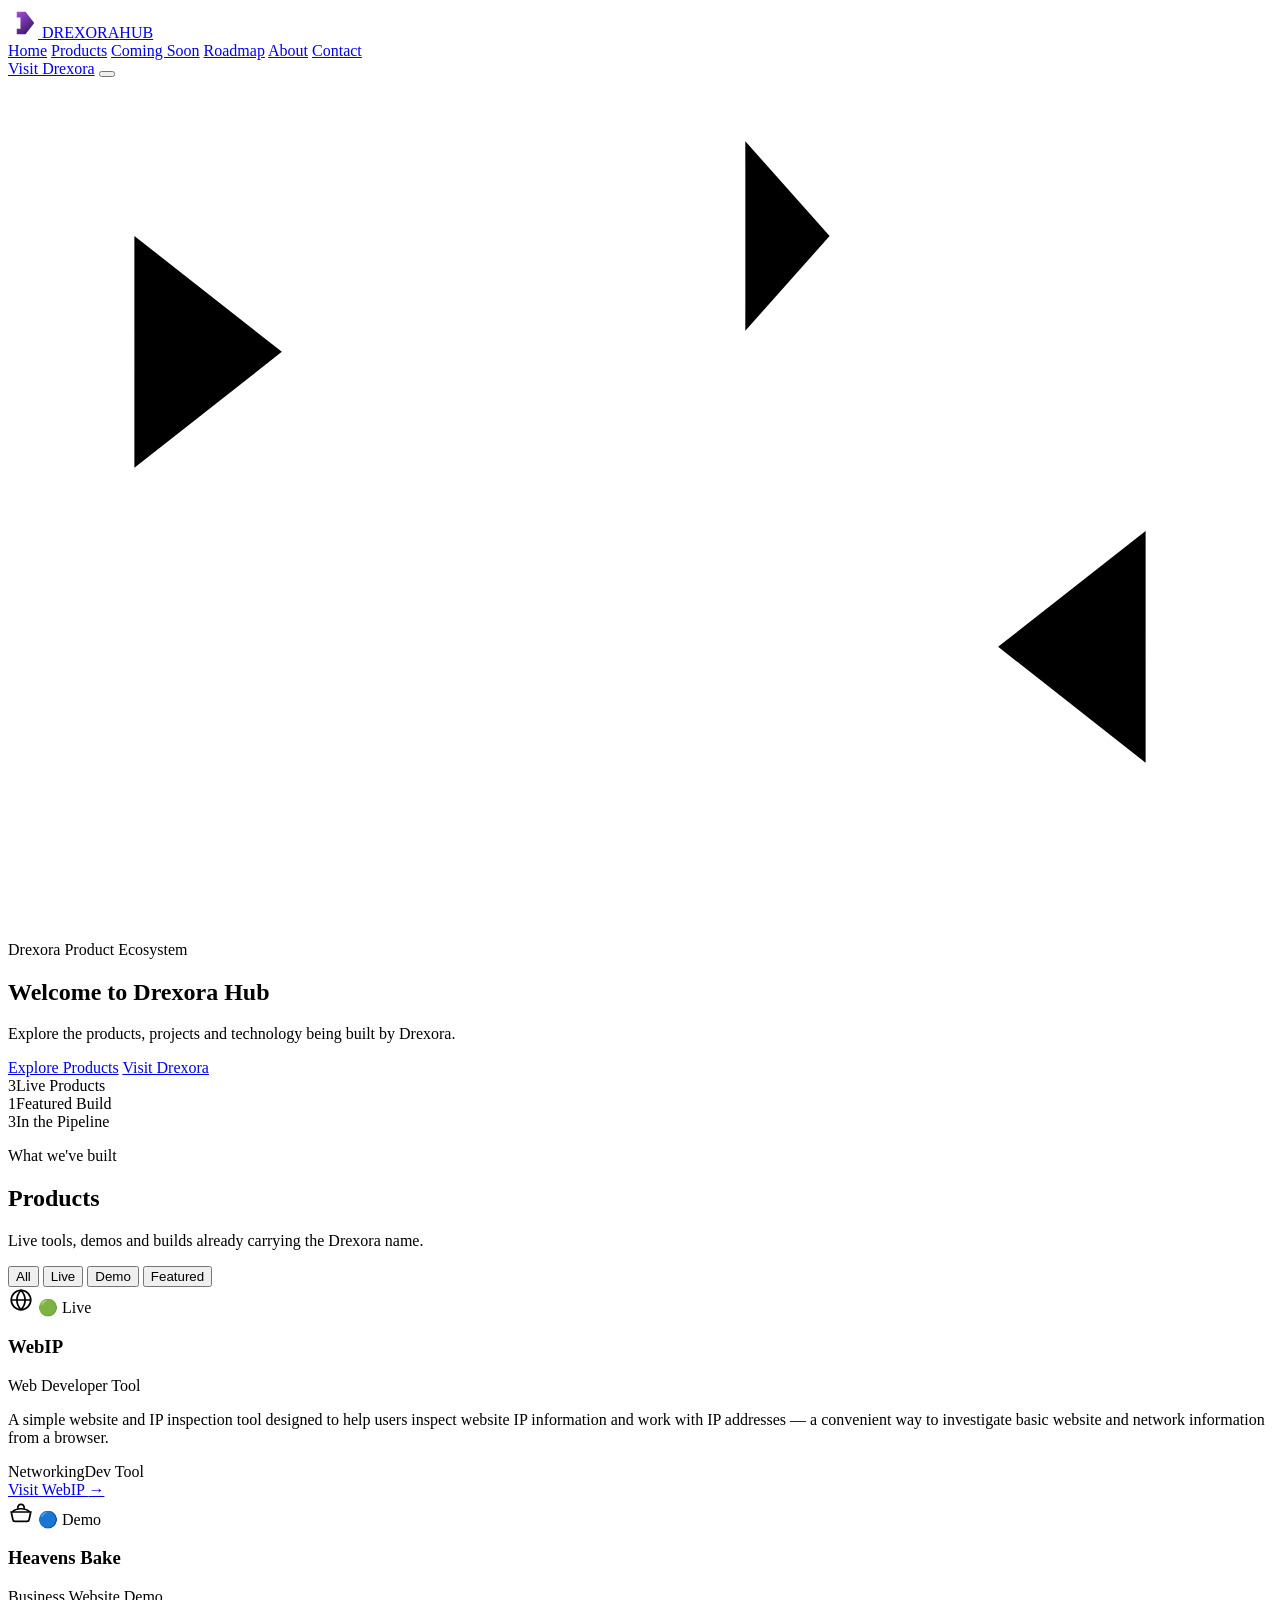
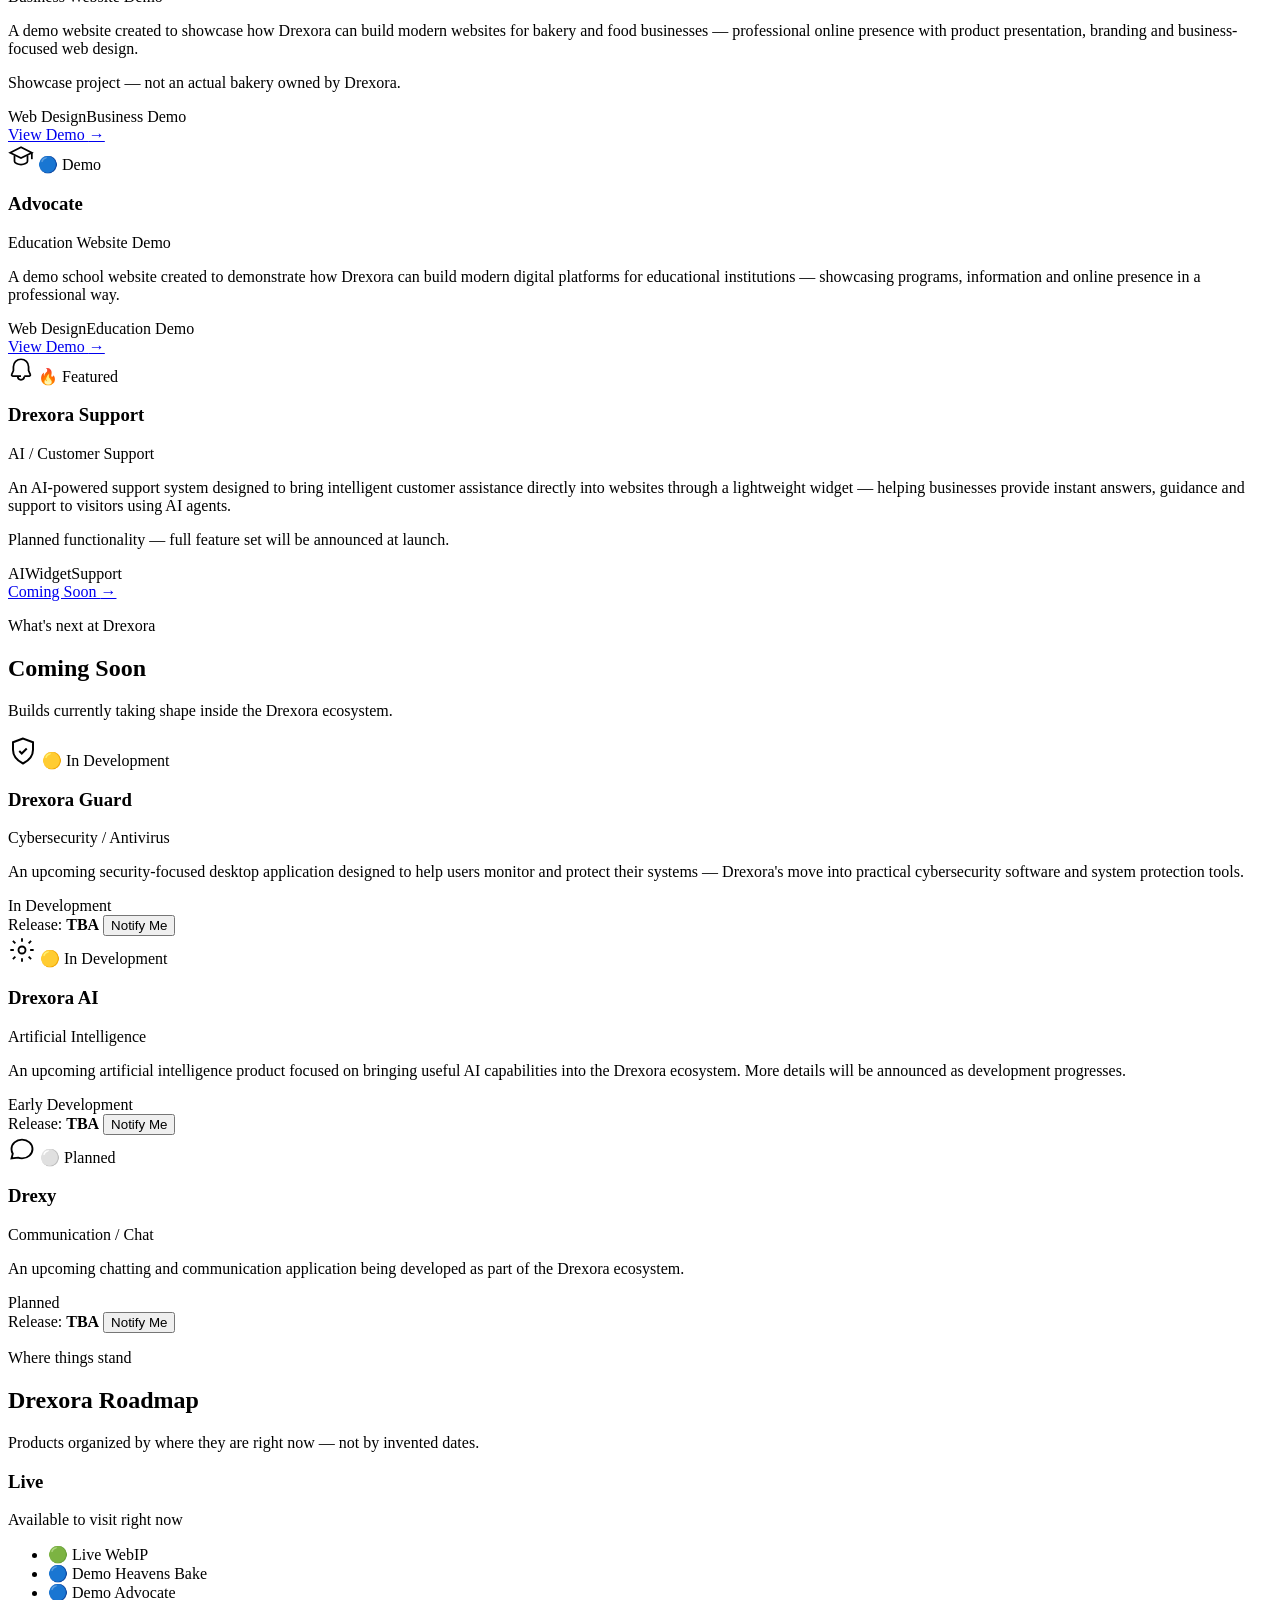
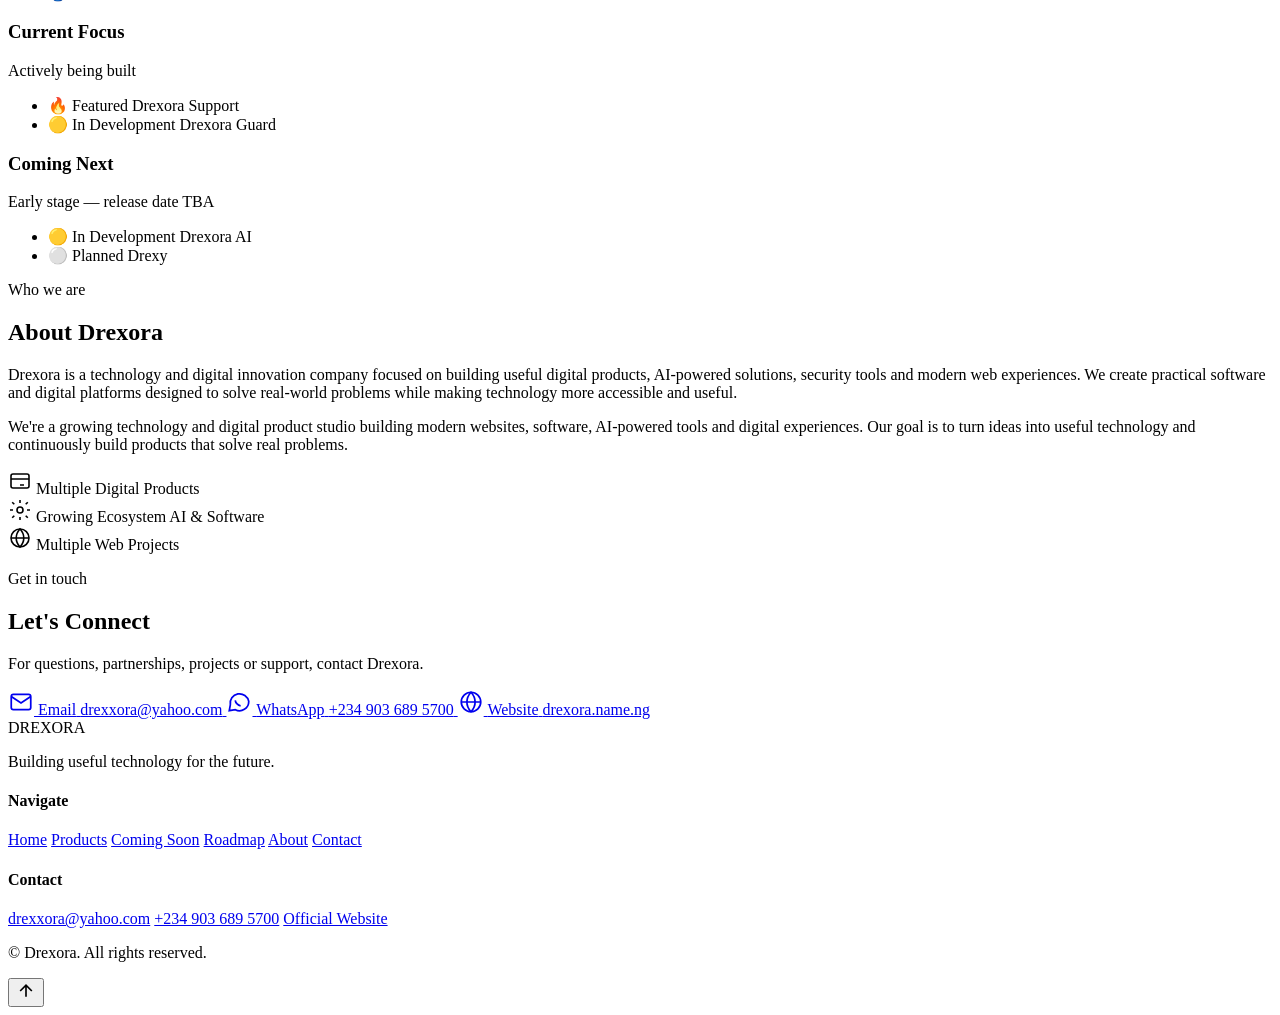
==== index.html @ 7c76c680 "Rename index (17).html to index.html" ====
<!DOCTYPE html>
<html lang="en">
<head>
<meta charset="UTF-8">
<meta name="viewport" content="width=device-width, initial-scale=1.0">
<title>Drexora Hub — Explore Drexora Products &amp; Technology</title>
<meta name="description" content="Explore Drexora's digital products, AI projects, software and upcoming technology. Discover what's live, what's in development and what's coming next.">

<!-- Open Graph -->
<meta property="og:title" content="Drexora Hub — Explore Drexora Products & Technology">
<meta property="og:description" content="Explore Drexora's digital products, AI projects, software and upcoming technology. Discover what's live, what's in development and what's coming next.">
<meta property="og:type" content="website">
<meta property="og:url" content="https://drexora.name.ng">
<meta property="og:image" content="assets/og-image.png">

<link rel="icon" type="image/png" href="assets/favicon.png">

<link rel="preconnect" href="https://fonts.googleapis.com">
<link rel="preconnect" href="https://fonts.gstatic.com" crossorigin>
<link href="https://fonts.googleapis.com/css2?family=Space+Grotesk:wght@500;600;700&family=Inter:wght@400;500;600;700&family=JetBrains+Mono:wght@500;600&display=swap" rel="stylesheet">

<link rel="stylesheet" href="style.css">
</head>
<body>

<!-- ===== NAVBAR ===== -->
<header class="nav" id="nav">
  <div class="nav__inner">
    <a href="#home" class="nav__logo" aria-label="Drexora Hub home">
      <span class="nav__logo-mark" aria-hidden="true">
        <svg viewBox="0 0 48 48" width="30" height="30">
          <path d="M14 6 L28 6 L42 24 L28 42 L14 42 L14 33 L20 33 L20 15 L14 15 Z" fill="url(#navGrad)"/>
          <defs>
            <linearGradient id="navGrad" x1="14" y1="6" x2="42" y2="42" gradientUnits="userSpaceOnUse">
              <stop offset="0" stop-color="#a24fe0"/>
              <stop offset="1" stop-color="#2c0f52"/>
            </linearGradient>
          </defs>
        </svg>
      </span>
      <span class="nav__logo-text">DREXORA<span class="nav__logo-sub">HUB</span></span>
    </a>

    <nav class="nav__links" id="navLinks">
      <a href="#home" class="nav__link active-link">Home</a>
      <a href="#products" class="nav__link">Products</a>
      <a href="#coming-soon" class="nav__link">Coming Soon</a>
      <a href="#roadmap" class="nav__link">Roadmap</a>
      <a href="#about" class="nav__link">About</a>
      <a href="#contact" class="nav__link">Contact</a>
    </nav>

    <div class="nav__actions">
      <a href="https://drexora.name.ng" target="_blank" rel="noopener" class="btn btn--ghost nav__cta">Visit Drexora</a>
      <button class="nav__burger" id="burger" aria-label="Open menu" aria-expanded="false" aria-controls="navLinks">
        <span></span><span></span><span></span>
      </button>
    </div>
  </div>
</header>

<!-- ===== HERO ===== -->
<section class="hero" id="home">
  <div class="hero__field" aria-hidden="true">
    <svg class="hero__chevrons" viewBox="0 0 1200 800" preserveAspectRatio="xMidYMid slice">
      <polyline class="chev chev--1" points="120,150 260,260 120,370" />
      <polyline class="chev chev--2" points="1080,430 940,540 1080,650" />
      <polyline class="chev chev--3" points="700,60 780,150 700,240" />
    </svg>
  </div>

  <div class="hero__inner">
    <p class="eyebrow"><span class="eyebrow__dot"></span> Drexora Product Ecosystem</p>
    <h1 class="hero__title">Welcome to <span class="grad-text">Drexora Hub</span></h1>
    <p class="hero__sub">Explore the products, projects and technology being built by Drexora.</p>
    <div class="hero__actions">
      <a href="#products" class="btn btn--primary">Explore Products</a>
      <a href="https://drexora.name.ng" target="_blank" rel="noopener" class="btn btn--outline">Visit Drexora</a>
    </div>

    <div class="hero__stats">
      <div class="hero__stat"><span class="hero__stat-num">3</span><span class="hero__stat-label">Live Products</span></div>
      <div class="hero__stat"><span class="hero__stat-num">1</span><span class="hero__stat-label">Featured Build</span></div>
      <div class="hero__stat"><span class="hero__stat-num">3</span><span class="hero__stat-label">In the Pipeline</span></div>
    </div>
  </div>

  <a href="#products" class="hero__scroll" aria-label="Scroll to products">
    <span></span>
  </a>
</section>

<!-- ===== PRODUCTS ===== -->
<section class="section" id="products">
  <div class="section__inner">
    <p class="section__eyebrow">What we've built</p>
    <h2 class="section__title">Products</h2>
    <p class="section__desc">Live tools, demos and builds already carrying the Drexora name.</p>

    <div class="filters" role="tablist" aria-label="Filter products by status">
      <button class="filter active" data-filter="all">All</button>
      <button class="filter" data-filter="live">Live</button>
      <button class="filter" data-filter="demo">Demo</button>
      <button class="filter" data-filter="featured">Featured</button>
    </div>

    <div class="grid grid--products">

      <!-- WebIP -->
      <article class="card" data-status="live">
        <div class="card__top">
          <span class="card__icon" aria-hidden="true">
            <svg viewBox="0 0 24 24" width="26" height="26" fill="none" stroke="currentColor" stroke-width="1.6"><circle cx="12" cy="12" r="9"/><path d="M3 12h18M12 3c2.5 2.7 3.8 6 3.8 9s-1.3 6.3-3.8 9c-2.5-2.7-3.8-6-3.8-9s1.3-6.3 3.8-9z"/></svg>
          </span>
          <span class="badge badge--live">🟢 Live</span>
        </div>
        <h3 class="card__title">WebIP</h3>
        <p class="card__cat">Web Developer Tool</p>
        <p class="card__desc">A simple website and IP inspection tool designed to help users inspect website IP information and work with IP addresses — a convenient way to investigate basic website and network information from a browser.</p>
        <div class="card__tags"><span class="tag">Networking</span><span class="tag">Dev Tool</span></div>
        <a href="https://webip.drexxora.name.ng" target="_blank" rel="noopener" class="card__btn">Visit WebIP <span>→</span></a>
      </article>

      <!-- Heavens Bake -->
      <article class="card" data-status="demo">
        <div class="card__top">
          <span class="card__icon" aria-hidden="true">
            <svg viewBox="0 0 24 24" width="26" height="26" fill="none" stroke="currentColor" stroke-width="1.6"><path d="M4 12c1.5-2 3-3 8-3s6.5 1 8 3"/><path d="M3 12h18l-1.5 7a2 2 0 0 1-2 1.7H6.5A2 2 0 0 1 4.5 19z"/><path d="M9 9c0-2 1-4 3-4s3 2 3 4"/></svg>
          </span>
          <span class="badge badge--demo">🔵 Demo</span>
        </div>
        <h3 class="card__title">Heavens Bake</h3>
        <p class="card__cat">Business Website Demo</p>
        <p class="card__desc">A demo website created to showcase how Drexora can build modern websites for bakery and food businesses — professional online presence with product presentation, branding and business-focused web design.</p>
        <p class="card__note">Showcase project — not an actual bakery owned by Drexora.</p>
        <div class="card__tags"><span class="tag">Web Design</span><span class="tag">Business Demo</span></div>
        <a href="https://heavensbake.drexxora.name.ng" target="_blank" rel="noopener" class="card__btn">View Demo <span>→</span></a>
      </article>

      <!-- Advocate -->
      <article class="card" data-status="demo">
        <div class="card__top">
          <span class="card__icon" aria-hidden="true">
            <svg viewBox="0 0 24 24" width="26" height="26" fill="none" stroke="currentColor" stroke-width="1.6"><path d="M12 3 2 8l10 5 10-5-10-5z"/><path d="M6 10.5V16c0 1.5 3 3 6 3s6-1.5 6-3v-5.5"/><path d="M22 8v6"/></svg>
          </span>
          <span class="badge badge--demo">🔵 Demo</span>
        </div>
        <h3 class="card__title">Advocate</h3>
        <p class="card__cat">Education Website Demo</p>
        <p class="card__desc">A demo school website created to demonstrate how Drexora can build modern digital platforms for educational institutions — showcasing programs, information and online presence in a professional way.</p>
        <div class="card__tags"><span class="tag">Web Design</span><span class="tag">Education Demo</span></div>
        <a href="https://advocate.drexxora.name.ng" target="_blank" rel="noopener" class="card__btn">View Demo <span>→</span></a>
      </article>

      <!-- Drexora Support -->
      <article class="card card--featured" data-status="featured">
        <div class="card__top">
          <span class="card__icon" aria-hidden="true">
            <svg viewBox="0 0 24 24" width="26" height="26" fill="none" stroke="currentColor" stroke-width="1.6"><path d="M12 3a7 7 0 0 0-7 7v3.5L3.5 17c-.4.6 0 1.5.8 1.5H12"/><path d="M12 3a7 7 0 0 1 7 7v3.5l1.5 3.5c.4.6 0 1.5-.8 1.5H15"/><path d="M9 19a3 3 0 0 0 6 0"/></svg>
          </span>
          <span class="badge badge--featured">🔥 Featured</span>
        </div>
        <h3 class="card__title">Drexora Support</h3>
        <p class="card__cat">AI / Customer Support</p>
        <p class="card__desc">An AI-powered support system designed to bring intelligent customer assistance directly into websites through a lightweight widget — helping businesses provide instant answers, guidance and support to visitors using AI agents.</p>
        <p class="card__note">Planned functionality — full feature set will be announced at launch.</p>
        <div class="card__tags"><span class="tag">AI</span><span class="tag">Widget</span><span class="tag">Support</span></div>
        <a href="#roadmap" class="card__btn card__btn--soon">Coming Soon <span>→</span></a>
      </article>

    </div>
  </div>
</section>

<!-- ===== COMING SOON ===== -->
<section class="section section--alt" id="coming-soon">
  <div class="section__inner">
    <p class="section__eyebrow">What's next at Drexora</p>
    <h2 class="section__title">Coming Soon</h2>
    <p class="section__desc">Builds currently taking shape inside the Drexora ecosystem.</p>

    <div class="grid grid--incoming">

      <!-- Drexora Guard -->
      <article class="incoming-card incoming-card--major">
        <div class="incoming-card__head">
          <span class="incoming-card__icon" aria-hidden="true">
            <svg viewBox="0 0 24 24" width="30" height="30" fill="none" stroke="currentColor" stroke-width="1.6"><path d="M12 2 4 5v6c0 5 3.4 8.7 8 11 4.6-2.3 8-6 8-11V5z"/><path d="M9 12l2 2 4-4"/></svg>
          </span>
          <span class="badge badge--dev">🟡 In Development</span>
        </div>
        <h3 class="incoming-card__title">Drexora Guard</h3>
        <p class="incoming-card__cat">Cybersecurity / Antivirus</p>
        <p class="incoming-card__desc">An upcoming security-focused desktop application designed to help users monitor and protect their systems — Drexora's move into practical cybersecurity software and system protection tools.</p>
        <div class="incoming-card__progress">
          <div class="progress-bar"><span style="width:55%"></span></div>
          <span class="progress-label">In Development</span>
        </div>
        <div class="incoming-card__footer">
          <span class="release-date">Release: <strong>TBA</strong></span>
          <button class="btn btn--notify" data-notify="Drexora Guard">Notify Me</button>
        </div>
      </article>

      <!-- Drexora AI -->
      <article class="incoming-card">
        <div class="incoming-card__head">
          <span class="incoming-card__icon" aria-hidden="true">
            <svg viewBox="0 0 24 24" width="28" height="28" fill="none" stroke="currentColor" stroke-width="1.6"><circle cx="12" cy="12" r="3"/><path d="M12 2v3M12 19v3M4.2 4.2l2.1 2.1M17.7 17.7l2.1 2.1M2 12h3M19 12h3M4.2 19.8l2.1-2.1M17.7 6.3l2.1-2.1"/></svg>
          </span>
          <span class="badge badge--dev">🟡 In Development</span>
        </div>
        <h3 class="incoming-card__title">Drexora AI</h3>
        <p class="incoming-card__cat">Artificial Intelligence</p>
        <p class="incoming-card__desc">An upcoming artificial intelligence product focused on bringing useful AI capabilities into the Drexora ecosystem. More details will be announced as development progresses.</p>
        <div class="incoming-card__progress">
          <div class="progress-bar"><span style="width:30%"></span></div>
          <span class="progress-label">Early Development</span>
        </div>
        <div class="incoming-card__footer">
          <span class="release-date">Release: <strong>TBA</strong></span>
          <button class="btn btn--notify" data-notify="Drexora AI">Notify Me</button>
        </div>
      </article>

      <!-- Drexy -->
      <article class="incoming-card">
        <div class="incoming-card__head">
          <span class="incoming-card__icon" aria-hidden="true">
            <svg viewBox="0 0 24 24" width="28" height="28" fill="none" stroke="currentColor" stroke-width="1.6"><path d="M21 12c0 4.4-4 8-9 8-1.2 0-2.4-.2-3.4-.6L3 20l1.1-4A7.8 7.8 0 0 1 3 12c0-4.4 4-8 9-8s9 3.6 9 8z"/></svg>
          </span>
          <span class="badge badge--planned">⚪ Planned</span>
        </div>
        <h3 class="incoming-card__title">Drexy</h3>
        <p class="incoming-card__cat">Communication / Chat</p>
        <p class="incoming-card__desc">An upcoming chatting and communication application being developed as part of the Drexora ecosystem.</p>
        <div class="incoming-card__progress">
          <div class="progress-bar"><span style="width:12%"></span></div>
          <span class="progress-label">Planned</span>
        </div>
        <div class="incoming-card__footer">
          <span class="release-date">Release: <strong>TBA</strong></span>
          <button class="btn btn--notify" data-notify="Drexy">Notify Me</button>
        </div>
      </article>

    </div>
  </div>
</section>

<!-- ===== ROADMAP ===== -->
<section class="section" id="roadmap">
  <div class="section__inner">
    <p class="section__eyebrow">Where things stand</p>
    <h2 class="section__title">Drexora Roadmap</h2>
    <p class="section__desc">Products organized by where they are right now — not by invented dates.</p>

    <div class="timeline">

      <div class="timeline__stage">
        <div class="timeline__marker timeline__marker--live"></div>
        <div class="timeline__content">
          <h3 class="timeline__label">Live</h3>
          <p class="timeline__hint">Available to visit right now</p>
          <ul class="timeline__list">
            <li><span class="badge badge--live badge--sm">🟢 Live</span> WebIP</li>
            <li><span class="badge badge--demo badge--sm">🔵 Demo</span> Heavens Bake</li>
            <li><span class="badge badge--demo badge--sm">🔵 Demo</span> Advocate</li>
          </ul>
        </div>
      </div>

      <div class="timeline__stage">
        <div class="timeline__marker timeline__marker--focus"></div>
        <div class="timeline__content">
          <h3 class="timeline__label">Current Focus</h3>
          <p class="timeline__hint">Actively being built</p>
          <ul class="timeline__list">
            <li><span class="badge badge--featured badge--sm">🔥 Featured</span> Drexora Support</li>
            <li><span class="badge badge--dev badge--sm">🟡 In Development</span> Drexora Guard</li>
          </ul>
        </div>
      </div>

      <div class="timeline__stage">
        <div class="timeline__marker timeline__marker--next"></div>
        <div class="timeline__content">
          <h3 class="timeline__label">Coming Next</h3>
          <p class="timeline__hint">Early stage — release date TBA</p>
          <ul class="timeline__list">
            <li><span class="badge badge--dev badge--sm">🟡 In Development</span> Drexora AI</li>
            <li><span class="badge badge--planned badge--sm">⚪ Planned</span> Drexy</li>
          </ul>
        </div>
      </div>

    </div>
  </div>
</section>

<!-- ===== ABOUT ===== -->
<section class="section section--alt" id="about">
  <div class="section__inner">
    <p class="section__eyebrow">Who we are</p>
    <h2 class="section__title">About Drexora</h2>
    <p class="about__lead">Drexora is a technology and digital innovation company focused on building useful digital products, AI-powered solutions, security tools and modern web experiences. We create practical software and digital platforms designed to solve real-world problems while making technology more accessible and useful.</p>
    <p class="about__lead about__lead--sub">We're a growing technology and digital product studio building modern websites, software, AI-powered tools and digital experiences. Our goal is to turn ideas into useful technology and continuously build products that solve real problems.</p>

    <div class="grid grid--about">
      <div class="about-stat">
        <span class="about-stat__icon" aria-hidden="true">
          <svg viewBox="0 0 24 24" width="24" height="24" fill="none" stroke="currentColor" stroke-width="1.6"><rect x="3" y="4" width="18" height="14" rx="2"/><path d="M3 9h18M8 4v0M12 15h4"/></svg>
        </span>
        <span class="about-stat__num">Multiple</span>
        <span class="about-stat__label">Digital Products</span>
      </div>
      <div class="about-stat">
        <span class="about-stat__icon" aria-hidden="true">
          <svg viewBox="0 0 24 24" width="24" height="24" fill="none" stroke="currentColor" stroke-width="1.6"><circle cx="12" cy="12" r="3"/><path d="M12 2v3M12 19v3M4.2 4.2l2.1 2.1M17.7 17.7l2.1 2.1M2 12h3M19 12h3M4.2 19.8l2.1-2.1M17.7 6.3l2.1-2.1"/></svg>
        </span>
        <span class="about-stat__num">Growing Ecosystem</span>
        <span class="about-stat__label">AI &amp; Software</span>
      </div>
      <div class="about-stat">
        <span class="about-stat__icon" aria-hidden="true">
          <svg viewBox="0 0 24 24" width="24" height="24" fill="none" stroke="currentColor" stroke-width="1.6"><circle cx="12" cy="12" r="9"/><path d="M3 12h18M12 3c2.5 2.7 3.8 6 3.8 9s-1.3 6.3-3.8 9c-2.5-2.7-3.8-6-3.8-9s1.3-6.3 3.8-9z"/></svg>
        </span>
        <span class="about-stat__num">Multiple</span>
        <span class="about-stat__label">Web Projects</span>
      </div>
    </div>
  </div>
</section>

<!-- ===== CONTACT ===== -->
<section class="section" id="contact">
  <div class="section__inner">
    <p class="section__eyebrow">Get in touch</p>
    <h2 class="section__title">Let's Connect</h2>
    <p class="section__desc">For questions, partnerships, projects or support, contact Drexora.</p>

    <div class="contact-grid">
      <a class="contact-card" href="mailto:drexxora@yahoo.com">
        <span class="contact-card__icon" aria-hidden="true">
          <svg viewBox="0 0 24 24" width="26" height="26" fill="none" stroke="currentColor" stroke-width="1.6"><rect x="3" y="5" width="18" height="14" rx="2"/><path d="m3 7 9 6 9-6"/></svg>
        </span>
        <span class="contact-card__label">Email</span>
        <span class="contact-card__value">drexxora@yahoo.com</span>
      </a>

      <a class="contact-card" href="https://wa.me/2349036895700" target="_blank" rel="noopener">
        <span class="contact-card__icon" aria-hidden="true">
          <svg viewBox="0 0 24 24" width="26" height="26" fill="none" stroke="currentColor" stroke-width="1.6"><path d="M21 11.5a8.5 8.5 0 0 1-12.4 7.6L3 20l1-5.4A8.5 8.5 0 1 1 21 11.5z"/><path d="M8.5 10.5c.3 2.4 2.6 4.7 5 5"/></svg>
        </span>
        <span class="contact-card__label">WhatsApp</span>
        <span class="contact-card__value">+234 903 689 5700</span>
      </a>

      <a class="contact-card" href="https://drexora.name.ng" target="_blank" rel="noopener">
        <span class="contact-card__icon" aria-hidden="true">
          <svg viewBox="0 0 24 24" width="26" height="26" fill="none" stroke="currentColor" stroke-width="1.6"><circle cx="12" cy="12" r="9"/><path d="M3 12h18M12 3c2.5 2.7 3.8 6 3.8 9s-1.3 6.3-3.8 9c-2.5-2.7-3.8-6-3.8-9s1.3-6.3 3.8-9z"/></svg>
        </span>
        <span class="contact-card__label">Website</span>
        <span class="contact-card__value">drexora.name.ng</span>
      </a>
    </div>
  </div>
</section>

<!-- ===== FOOTER ===== -->
<footer class="footer">
  <div class="footer__inner">
    <div class="footer__brand">
      <span class="nav__logo-text">DREXORA</span>
      <p class="footer__tag">Building useful technology for the future.</p>
    </div>

    <div class="footer__col">
      <h4>Navigate</h4>
      <a href="#home">Home</a>
      <a href="#products">Products</a>
      <a href="#coming-soon">Coming Soon</a>
      <a href="#roadmap">Roadmap</a>
      <a href="#about">About</a>
      <a href="#contact">Contact</a>
    </div>

    <div class="footer__col">
      <h4>Contact</h4>
      <a href="mailto:drexxora@yahoo.com">drexxora@yahoo.com</a>
      <a href="https://wa.me/2349036895700" target="_blank" rel="noopener">+234 903 689 5700</a>
      <a href="https://drexora.name.ng" target="_blank" rel="noopener">Official Website</a>
    </div>
  </div>

  <div class="footer__bottom">
    <p>&copy; <span id="year"></span> Drexora. All rights reserved.</p>
  </div>
</footer>

<button class="back-to-top" id="backToTop" aria-label="Back to top">
  <svg viewBox="0 0 24 24" width="20" height="20" fill="none" stroke="currentColor" stroke-width="2"><path d="M12 19V5M5 12l7-7 7 7"/></svg>
</button>

<div class="toast" id="toast" role="status" aria-live="polite"></div>

<script src="script.js"></script>
</body>
</html>
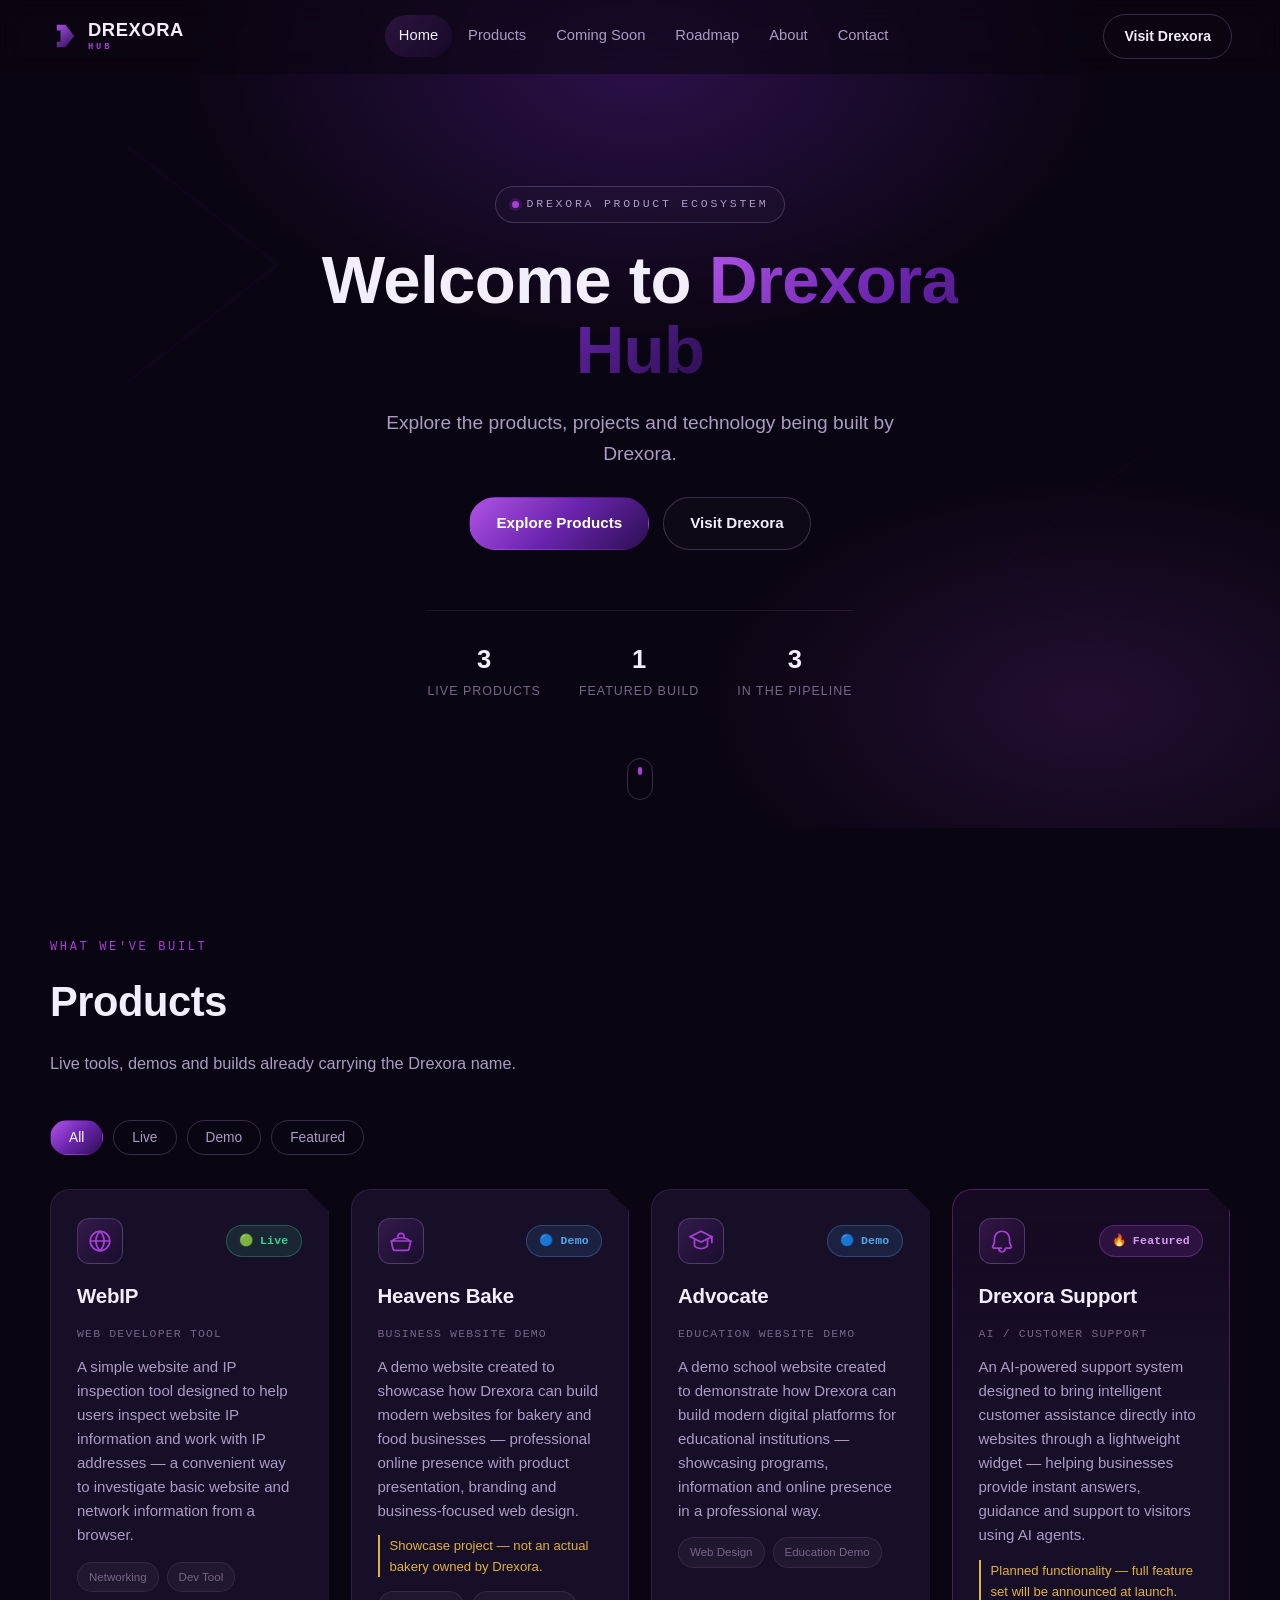
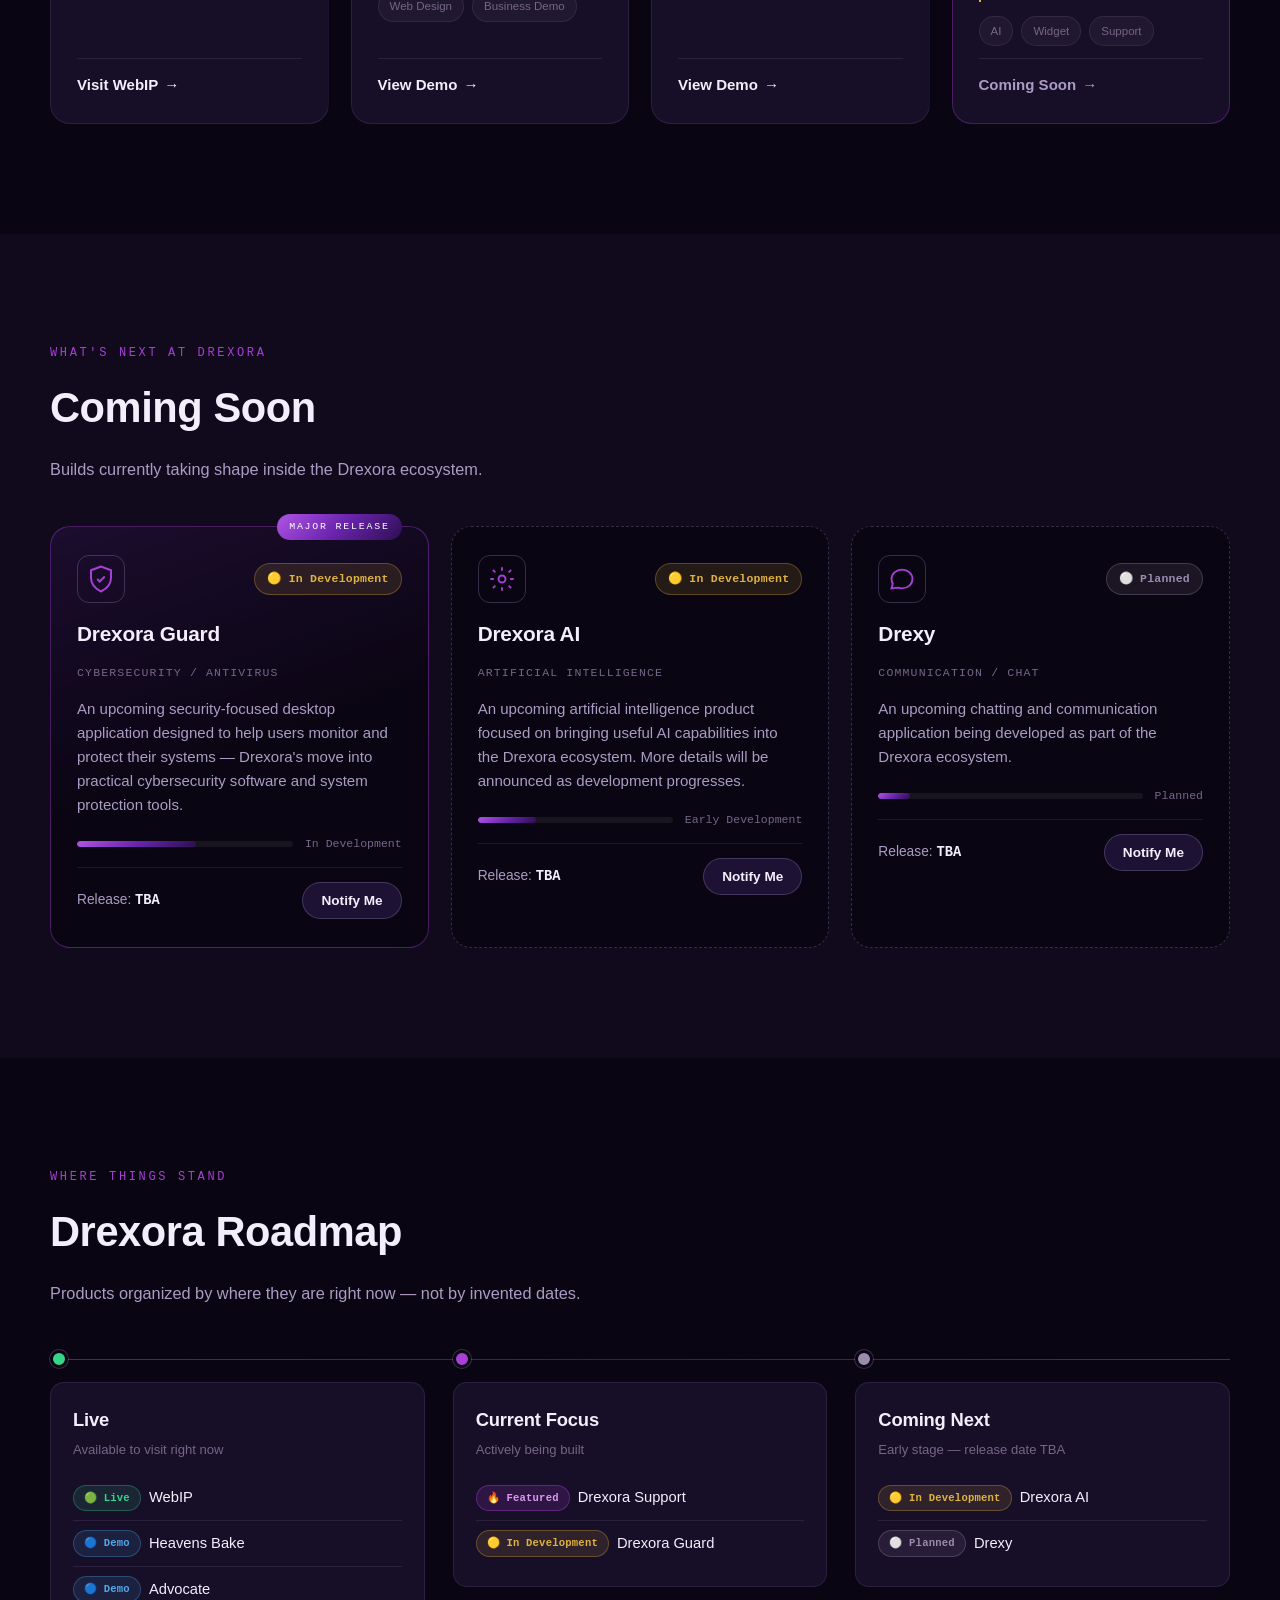
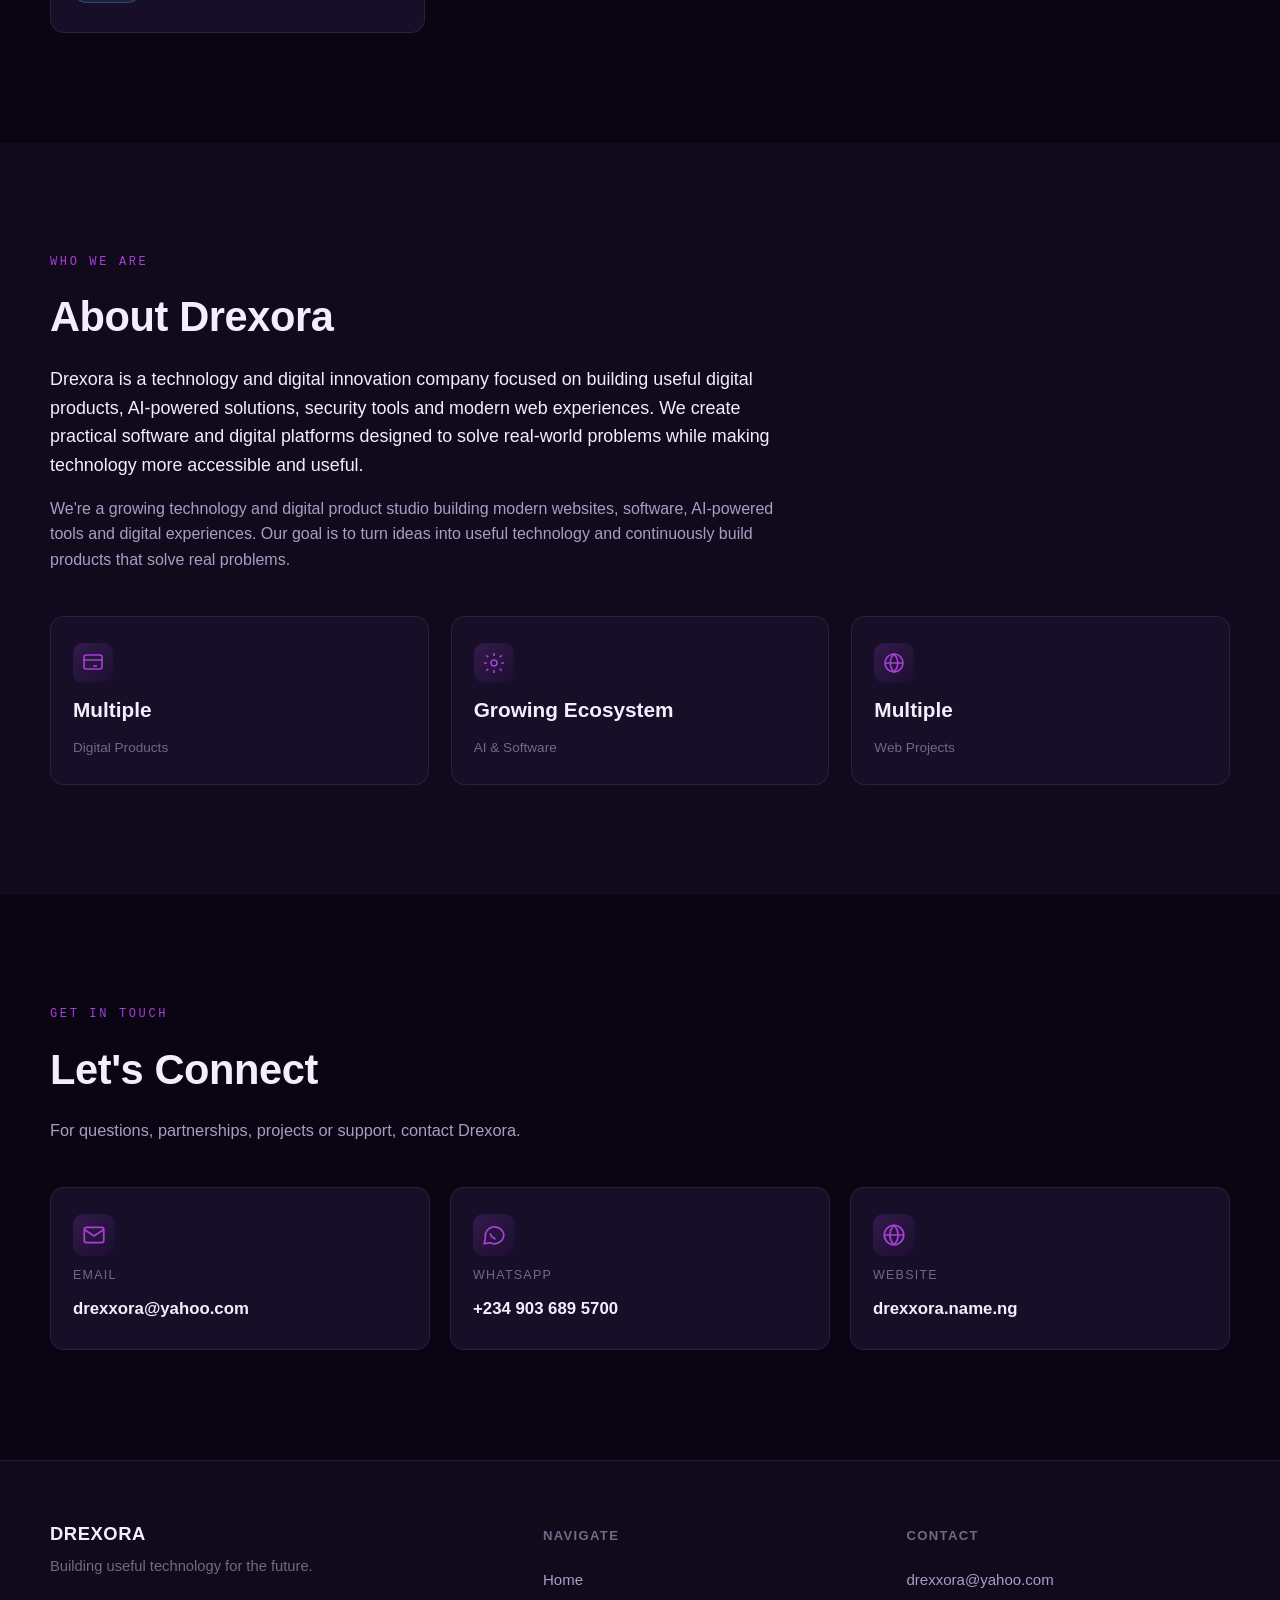
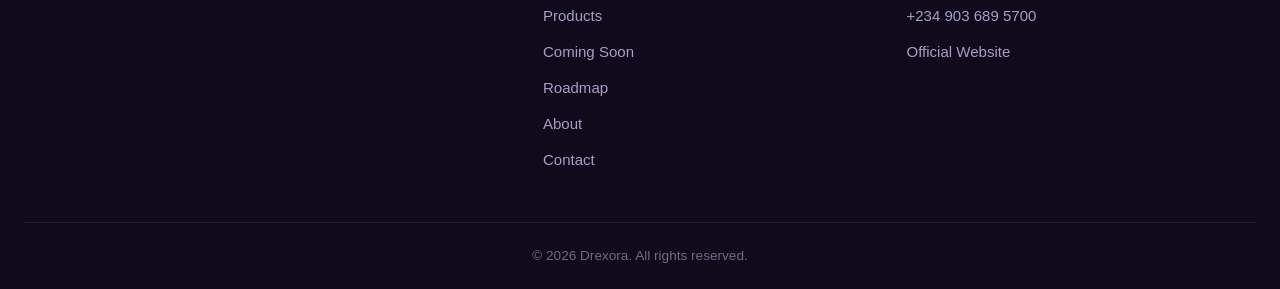
==== commit 9b4ff38d: "Correct URL from drexora to drexxora" ====
--- a/index.html
+++ b/index.html
@@ -10,7 +10,7 @@
 <meta property="og:title" content="Drexora Hub — Explore Drexora Products & Technology">
 <meta property="og:description" content="Explore Drexora's digital products, AI projects, software and upcoming technology. Discover what's live, what's in development and what's coming next.">
 <meta property="og:type" content="website">
-<meta property="og:url" content="https://drexora.name.ng">
+<meta property="og:url" content="https://drexxora.name.ng">
 <meta property="og:image" content="assets/og-image.png">
 
 <link rel="icon" type="image/png" href="assets/favicon.png">
@@ -51,7 +51,7 @@
     </nav>
 
     <div class="nav__actions">
-      <a href="https://drexora.name.ng" target="_blank" rel="noopener" class="btn btn--ghost nav__cta">Visit Drexora</a>
+      <a href="https://drexxora.name.ng" target="_blank" rel="noopener" class="btn btn--ghost nav__cta">Visit Drexora</a>
       <button class="nav__burger" id="burger" aria-label="Open menu" aria-expanded="false" aria-controls="navLinks">
         <span></span><span></span><span></span>
       </button>
@@ -75,7 +75,7 @@
     <p class="hero__sub">Explore the products, projects and technology being built by Drexora.</p>
     <div class="hero__actions">
       <a href="#products" class="btn btn--primary">Explore Products</a>
-      <a href="https://drexora.name.ng" target="_blank" rel="noopener" class="btn btn--outline">Visit Drexora</a>
+      <a href="https://drexxora.name.ng" target="_blank" rel="noopener" class="btn btn--outline">Visit Drexora</a>
     </div>
 
     <div class="hero__stats">
@@ -361,7 +361,7 @@
           <svg viewBox="0 0 24 24" width="26" height="26" fill="none" stroke="currentColor" stroke-width="1.6"><circle cx="12" cy="12" r="9"/><path d="M3 12h18M12 3c2.5 2.7 3.8 6 3.8 9s-1.3 6.3-3.8 9c-2.5-2.7-3.8-6-3.8-9s1.3-6.3 3.8-9z"/></svg>
         </span>
         <span class="contact-card__label">Website</span>
-        <span class="contact-card__value">drexora.name.ng</span>
+        <span class="contact-card__value">drexxora.name.ng</span>
       </a>
     </div>
   </div>
@@ -389,7 +389,7 @@
       <h4>Contact</h4>
       <a href="mailto:drexxora@yahoo.com">drexxora@yahoo.com</a>
       <a href="https://wa.me/2349036895700" target="_blank" rel="noopener">+234 903 689 5700</a>
-      <a href="https://drexora.name.ng" target="_blank" rel="noopener">Official Website</a>
+      <a href="https://drexxora.name.ng" target="_blank" rel="noopener">Official Website</a>
     </div>
   </div>
 
--- a/style.css
+++ b/style.css
@@ -0,0 +1,771 @@
+/* =========================================================
+   DREXORA HUB — DESIGN TOKENS
+   Palette pulled from the Drexora mark: deep indigo-violet
+   body, magenta-purple gradient accents, warm star highlight.
+   ========================================================= */
+:root{
+  --bg:            #0a0512;
+  --bg-alt:        #100a1c;
+  --surface:       #170e28;
+  --surface-2:     #1d1233;
+  --border:        rgba(214, 188, 255, 0.10);
+  --border-strong: rgba(214, 188, 255, 0.22);
+
+  --purple-deep:   #2c0f52;
+  --purple:        #5a1f8f;
+  --magenta:       #a83fd6;
+  --grad-brand:    linear-gradient(135deg, #b154e6 0%, #6a24ad 50%, #2c0f52 100%);
+  --grad-brand-soft: linear-gradient(135deg, rgba(177,84,230,0.18), rgba(44,15,82,0.18));
+
+  --text:          #f3eefb;
+  --text-muted:    #ac9cc4;
+  --text-faint:    #766688;
+
+  --green:  #35d68a;
+  --blue:   #4fa9ec;
+  --amber:  #e0b23f;
+  --grey:   #9a8cae;
+  --orange: #e08a3f;
+
+  --radius-lg: 20px;
+  --radius-md: 14px;
+  --radius-sm: 9px;
+
+  --font-display: 'Space Grotesk', sans-serif;
+  --font-body: 'Inter', sans-serif;
+  --font-mono: 'JetBrains Mono', monospace;
+
+  --ease: cubic-bezier(.2,.7,.2,1);
+}
+
+*,*::before,*::after{ box-sizing:border-box; }
+html{ scroll-behavior:smooth; }
+@media (prefers-reduced-motion: reduce){
+  html{ scroll-behavior:auto; }
+  *,*::before,*::after{ animation-duration:0.001ms !important; animation-iteration-count:1 !important; transition-duration:0.001ms !important; scroll-behavior:auto !important; }
+}
+
+body{
+  margin:0;
+  background:var(--bg);
+  color:var(--text);
+  font-family:var(--font-body);
+  line-height:1.6;
+  -webkit-font-smoothing:antialiased;
+}
+
+img,svg{ display:block; max-width:100%; }
+a{ color:inherit; text-decoration:none; }
+ul{ margin:0; padding:0; list-style:none; }
+h1,h2,h3,h4{ font-family:var(--font-display); margin:0; font-weight:600; letter-spacing:-0.01em; }
+p{ margin:0; }
+button{ font-family:inherit; cursor:pointer; }
+
+:focus-visible{
+  outline:2px solid var(--magenta);
+  outline-offset:3px;
+  border-radius:4px;
+}
+
+.grad-text{
+  background:var(--grad-brand);
+  -webkit-background-clip:text;
+  background-clip:text;
+  color:transparent;
+}
+
+/* =============== BUTTONS =============== */
+.btn{
+  display:inline-flex;
+  align-items:center;
+  gap:8px;
+  padding:13px 26px;
+  border-radius:999px;
+  font-size:0.95rem;
+  font-weight:600;
+  border:1px solid transparent;
+  transition:transform .25s var(--ease), background .25s var(--ease), border-color .25s var(--ease), color .25s var(--ease);
+  white-space:nowrap;
+}
+.btn--primary{
+  background:var(--grad-brand);
+  color:#fff;
+}
+.btn--primary:hover{ transform:translateY(-2px); }
+.btn--outline{
+  border-color:var(--border-strong);
+  color:var(--text);
+  background:rgba(255,255,255,0.02);
+}
+.btn--outline:hover{ border-color:var(--magenta); transform:translateY(-2px); }
+.btn--ghost{
+  border-color:var(--border-strong);
+  color:var(--text);
+  padding:10px 20px;
+  font-size:0.88rem;
+}
+.btn--ghost:hover{ border-color:var(--magenta); background:rgba(168,63,214,0.08); }
+.btn--notify{
+  background:var(--surface-2);
+  border-color:var(--border-strong);
+  color:var(--text);
+  padding:10px 18px;
+  font-size:0.85rem;
+  border-radius:999px;
+}
+.btn--notify:hover{ border-color:var(--magenta); color:#fff; }
+
+/* =============== NAVBAR =============== */
+.nav{
+  position:fixed;
+  top:0; left:0; right:0;
+  z-index:200;
+  background:rgba(10,5,18,0.6);
+  backdrop-filter:blur(14px);
+  -webkit-backdrop-filter:blur(14px);
+  border-bottom:1px solid transparent;
+  transition:border-color .3s var(--ease), background .3s var(--ease);
+}
+.nav.is-scrolled{
+  background:rgba(10,5,18,0.86);
+  border-bottom-color:var(--border);
+}
+.nav__inner{
+  max-width:1240px;
+  margin:0 auto;
+  padding:14px 28px;
+  display:flex;
+  align-items:center;
+  justify-content:space-between;
+  gap:24px;
+}
+.nav__logo{
+  display:flex;
+  align-items:center;
+  gap:10px;
+}
+.nav__logo-text{
+  font-family:var(--font-display);
+  font-weight:700;
+  font-size:1.15rem;
+  letter-spacing:0.03em;
+  display:flex;
+  flex-direction:column;
+  line-height:1;
+}
+.nav__logo-sub{
+  font-family:var(--font-mono);
+  font-size:0.55rem;
+  letter-spacing:0.32em;
+  color:var(--magenta);
+  font-weight:600;
+  margin-top:3px;
+}
+.nav__links{
+  display:flex;
+  align-items:center;
+  gap:2px;
+}
+.nav__link{
+  padding:9px 14px;
+  font-size:0.92rem;
+  font-weight:500;
+  color:var(--text-muted);
+  border-radius:999px;
+  transition:color .2s var(--ease), background .2s var(--ease);
+  position:relative;
+}
+.nav__link:hover{ color:var(--text); background:rgba(255,255,255,0.04); }
+.nav__link.active-link{ color:var(--text); background:var(--grad-brand-soft); }
+.nav__actions{ display:flex; align-items:center; gap:14px; }
+.nav__cta{ display:inline-flex; }
+
+.nav__burger{
+  display:none;
+  flex-direction:column;
+  justify-content:center;
+  gap:5px;
+  width:38px;
+  height:38px;
+  background:none;
+  border:1px solid var(--border-strong);
+  border-radius:10px;
+}
+.nav__burger span{
+  display:block;
+  height:2px;
+  width:18px;
+  margin:0 auto;
+  background:var(--text);
+  border-radius:2px;
+  transition:transform .3s var(--ease), opacity .3s var(--ease);
+}
+.nav__burger.open span:nth-child(1){ transform:translateY(7px) rotate(45deg); }
+.nav__burger.open span:nth-child(2){ opacity:0; }
+.nav__burger.open span:nth-child(3){ transform:translateY(-7px) rotate(-45deg); }
+
+/* =============== HERO =============== */
+.hero{
+  position:relative;
+  min-height:92vh;
+  display:flex;
+  flex-direction:column;
+  align-items:center;
+  justify-content:center;
+  padding:140px 24px 80px;
+  overflow:hidden;
+  background:
+    radial-gradient(60% 55% at 50% 8%, rgba(106,36,173,0.35), transparent 60%),
+    radial-gradient(50% 45% at 85% 85%, rgba(168,63,214,0.16), transparent 60%),
+    var(--bg);
+}
+.hero__field{
+  position:absolute;
+  inset:0;
+  opacity:0.5;
+  pointer-events:none;
+}
+.hero__chevrons{ width:100%; height:100%; }
+.chev{
+  fill:none;
+  stroke:url(#navGrad);
+  stroke-width:3;
+  stroke-linecap:round;
+  stroke-linejoin:round;
+  opacity:0.22;
+  animation:driftChev 9s ease-in-out infinite;
+}
+.chev--2{ animation-delay:1.2s; opacity:0.14; }
+.chev--3{ animation-delay:2.4s; opacity:0.16; }
+@keyframes driftChev{
+  0%,100%{ transform:translateX(0); }
+  50%{ transform:translateX(14px); }
+}
+
+.hero__inner{
+  position:relative;
+  z-index:2;
+  max-width:760px;
+  text-align:center;
+  display:flex;
+  flex-direction:column;
+  align-items:center;
+  gap:22px;
+}
+.eyebrow{
+  display:inline-flex;
+  align-items:center;
+  gap:8px;
+  font-family:var(--font-mono);
+  font-size:0.72rem;
+  letter-spacing:0.24em;
+  text-transform:uppercase;
+  color:var(--text-muted);
+  padding:8px 16px;
+  border:1px solid var(--border-strong);
+  border-radius:999px;
+  background:rgba(255,255,255,0.02);
+}
+.eyebrow__dot{
+  width:7px; height:7px;
+  border-radius:50%;
+  background:var(--magenta);
+  box-shadow:0 0 0 3px rgba(168,63,214,0.18);
+}
+.hero__title{
+  font-size:clamp(2.4rem, 6vw, 4.2rem);
+  line-height:1.05;
+  font-weight:700;
+}
+.hero__sub{
+  font-size:clamp(1.02rem, 2vw, 1.2rem);
+  color:var(--text-muted);
+  max-width:560px;
+}
+.hero__actions{
+  display:flex;
+  gap:14px;
+  flex-wrap:wrap;
+  justify-content:center;
+  margin-top:6px;
+}
+.hero__stats{
+  display:flex;
+  gap:38px;
+  margin-top:38px;
+  padding-top:28px;
+  border-top:1px solid var(--border);
+  flex-wrap:wrap;
+  justify-content:center;
+}
+.hero__stat{ display:flex; flex-direction:column; align-items:center; gap:2px; }
+.hero__stat-num{ font-family:var(--font-display); font-size:1.6rem; font-weight:700; }
+.hero__stat-label{ font-size:0.78rem; color:var(--text-faint); text-transform:uppercase; letter-spacing:0.08em; }
+
+.hero__scroll{
+  position:absolute;
+  bottom:28px;
+  left:50%;
+  transform:translateX(-50%);
+  width:26px; height:42px;
+  border:1px solid var(--border-strong);
+  border-radius:999px;
+  display:flex;
+  justify-content:center;
+  padding-top:8px;
+}
+.hero__scroll span{
+  width:4px; height:8px;
+  border-radius:4px;
+  background:var(--magenta);
+  animation:scrollDown 1.8s ease-in-out infinite;
+}
+@keyframes scrollDown{
+  0%{ transform:translateY(0); opacity:1; }
+  70%{ transform:translateY(12px); opacity:0; }
+  100%{ opacity:0; }
+}
+
+/* =============== SECTION SHELL =============== */
+.section{ padding:110px 24px; position:relative; }
+.section--alt{ background:var(--bg-alt); }
+.section__inner{ max-width:1180px; margin:0 auto; }
+.section__eyebrow{
+  font-family:var(--font-mono);
+  font-size:0.75rem;
+  letter-spacing:0.22em;
+  text-transform:uppercase;
+  color:var(--magenta);
+  margin-bottom:12px;
+}
+.section__title{
+  font-size:clamp(1.8rem, 3.4vw, 2.6rem);
+  margin-bottom:14px;
+}
+.section__desc{
+  color:var(--text-muted);
+  max-width:560px;
+  font-size:1.02rem;
+  margin-bottom:44px;
+}
+
+.reveal{
+  opacity:0;
+  transform:translateY(24px);
+  transition:opacity .7s var(--ease), transform .7s var(--ease);
+}
+.reveal.is-visible{ opacity:1; transform:translateY(0); }
+
+/* =============== FILTERS =============== */
+.filters{
+  display:flex;
+  gap:10px;
+  margin-bottom:34px;
+  flex-wrap:wrap;
+}
+.filter{
+  padding:9px 18px;
+  border-radius:999px;
+  border:1px solid var(--border-strong);
+  background:transparent;
+  color:var(--text-muted);
+  font-size:0.86rem;
+  font-weight:500;
+  transition:all .2s var(--ease);
+}
+.filter:hover{ color:var(--text); border-color:var(--magenta); }
+.filter.active{
+  background:var(--grad-brand);
+  border-color:transparent;
+  color:#fff;
+}
+
+/* =============== GRID / PRODUCT CARDS =============== */
+.grid{ display:grid; gap:22px; }
+.grid--products{ grid-template-columns:repeat(auto-fit, minmax(270px, 1fr)); }
+
+.card{
+  position:relative;
+  background:var(--surface);
+  border:1px solid var(--border);
+  border-radius:var(--radius-lg);
+  padding:28px 26px 26px;
+  display:flex;
+  flex-direction:column;
+  gap:12px;
+  clip-path:polygon(0 0, calc(100% - 22px) 0, 100% 22px, 100% 100%, 0 100%);
+  transition:transform .3s var(--ease), border-color .3s var(--ease), background .3s var(--ease);
+}
+.card::before{
+  content:"";
+  position:absolute; inset:0;
+  border-radius:var(--radius-lg);
+  padding:1px;
+  background:var(--grad-brand);
+  opacity:0;
+  clip-path:polygon(0 0, calc(100% - 22px) 0, 100% 22px, 100% 100%, 0 100%);
+  -webkit-mask:linear-gradient(#fff 0 0) content-box, linear-gradient(#fff 0 0);
+  -webkit-mask-composite:xor;
+  mask-composite:exclude;
+  transition:opacity .3s var(--ease);
+  pointer-events:none;
+}
+.card:hover{ transform:translateY(-6px); background:var(--surface-2); }
+.card:hover::before{ opacity:1; }
+.card.hidden-card{ display:none; }
+
+.card__top{ display:flex; align-items:center; justify-content:space-between; }
+.card__icon{
+  width:46px; height:46px;
+  display:flex; align-items:center; justify-content:center;
+  border-radius:12px;
+  background:var(--grad-brand-soft);
+  color:var(--magenta);
+  border:1px solid var(--border-strong);
+}
+.card__title{ font-size:1.28rem; margin-top:4px; }
+.card__cat{
+  font-family:var(--font-mono);
+  font-size:0.72rem;
+  letter-spacing:0.1em;
+  text-transform:uppercase;
+  color:var(--text-faint);
+}
+.card__desc{ color:var(--text-muted); font-size:0.94rem; }
+.card__note{
+  font-size:0.82rem;
+  color:var(--amber);
+  border-left:2px solid var(--amber);
+  padding-left:10px;
+}
+.card__tags{ display:flex; gap:8px; flex-wrap:wrap; margin-top:2px; }
+.tag{
+  font-size:0.72rem;
+  padding:5px 11px;
+  border-radius:999px;
+  background:rgba(255,255,255,0.04);
+  border:1px solid var(--border);
+  color:var(--text-faint);
+}
+.card__btn{
+  margin-top:auto;
+  padding-top:14px;
+  display:inline-flex;
+  align-items:center;
+  gap:6px;
+  font-weight:600;
+  font-size:0.94rem;
+  color:var(--text);
+  border-top:1px solid var(--border);
+  transition:gap .2s var(--ease), color .2s var(--ease);
+}
+.card__btn span{ transition:transform .2s var(--ease); }
+.card__btn:hover{ color:var(--magenta); }
+.card__btn:hover span{ transform:translateX(4px); }
+.card__btn--soon{ color:var(--text-muted); }
+
+.card--featured{
+  background:linear-gradient(180deg, rgba(168,63,214,0.08), var(--surface) 40%);
+  border-color:rgba(168,63,214,0.35);
+}
+
+/* =============== BADGES =============== */
+.badge{
+  display:inline-flex;
+  align-items:center;
+  gap:5px;
+  font-family:var(--font-mono);
+  font-size:0.72rem;
+  font-weight:600;
+  padding:6px 12px;
+  border-radius:999px;
+  letter-spacing:0.02em;
+  white-space:nowrap;
+}
+.badge--live{ background:rgba(53,214,138,0.12); color:var(--green); border:1px solid rgba(53,214,138,0.3); }
+.badge--demo{ background:rgba(79,169,236,0.12); color:var(--blue); border:1px solid rgba(79,169,236,0.3); }
+.badge--featured{ background:rgba(168,63,214,0.16); color:#d79bef; border:1px solid rgba(168,63,214,0.4); }
+.badge--dev{ background:rgba(224,178,63,0.12); color:var(--amber); border:1px solid rgba(224,178,63,0.3); }
+.badge--planned{ background:rgba(154,140,174,0.12); color:var(--grey); border:1px solid rgba(154,140,174,0.3); }
+.badge--coming{ background:rgba(224,138,63,0.12); color:var(--orange); border:1px solid rgba(224,138,63,0.3); }
+.badge--sm{ padding:4px 10px; font-size:0.66rem; margin-right:8px; }
+
+/* =============== INCOMING / COMING SOON =============== */
+.grid--incoming{ grid-template-columns:repeat(auto-fit, minmax(300px, 1fr)); }
+.incoming-card{
+  background:var(--bg);
+  border:1px dashed var(--border-strong);
+  border-radius:var(--radius-lg);
+  padding:28px 26px;
+  display:flex;
+  flex-direction:column;
+  gap:14px;
+  transition:transform .3s var(--ease), border-color .3s var(--ease);
+}
+.incoming-card:hover{ transform:translateY(-6px); border-color:var(--magenta); }
+.incoming-card--major{
+  border-style:solid;
+  background:linear-gradient(160deg, rgba(90,31,143,0.16), var(--bg) 55%);
+  border-color:rgba(168,63,214,0.4);
+  position:relative;
+}
+.incoming-card--major::after{
+  content:"MAJOR RELEASE";
+  position:absolute;
+  top:0; right:26px;
+  transform:translateY(-50%);
+  font-family:var(--font-mono);
+  font-size:0.62rem;
+  letter-spacing:0.18em;
+  background:var(--grad-brand);
+  color:#fff;
+  padding:5px 12px;
+  border-radius:999px;
+}
+.incoming-card__head{ display:flex; align-items:center; justify-content:space-between; }
+.incoming-card__icon{
+  width:48px; height:48px;
+  display:flex; align-items:center; justify-content:center;
+  border-radius:12px;
+  border:1px solid var(--border-strong);
+  color:var(--magenta);
+}
+.incoming-card__title{ font-size:1.3rem; }
+.incoming-card__cat{
+  font-family:var(--font-mono);
+  font-size:0.72rem;
+  letter-spacing:0.1em;
+  text-transform:uppercase;
+  color:var(--text-faint);
+}
+.incoming-card__desc{ color:var(--text-muted); font-size:0.94rem; }
+
+.incoming-card__progress{ display:flex; align-items:center; gap:12px; margin-top:4px; }
+.progress-bar{
+  flex:1;
+  height:6px;
+  border-radius:999px;
+  background:rgba(255,255,255,0.06);
+  overflow:hidden;
+}
+.progress-bar span{
+  display:block;
+  height:100%;
+  border-radius:999px;
+  background:var(--grad-brand);
+}
+.progress-label{
+  font-size:0.72rem;
+  color:var(--text-faint);
+  white-space:nowrap;
+  font-family:var(--font-mono);
+}
+.incoming-card__footer{
+  display:flex;
+  align-items:center;
+  justify-content:space-between;
+  gap:12px;
+  padding-top:14px;
+  border-top:1px solid var(--border);
+  flex-wrap:wrap;
+}
+.release-date{ font-size:0.86rem; color:var(--text-muted); }
+.release-date strong{ color:var(--text); font-family:var(--font-mono); }
+
+/* =============== TIMELINE / ROADMAP =============== */
+.timeline{
+  display:grid;
+  grid-template-columns:repeat(3, 1fr);
+  gap:28px;
+  position:relative;
+}
+.timeline::before{
+  content:"";
+  position:absolute;
+  top:9px; left:0; right:0;
+  height:1px;
+  background:linear-gradient(90deg, var(--green), var(--magenta), var(--grey));
+  opacity:0.35;
+}
+.timeline__stage{ position:relative; padding-top:32px; }
+.timeline__marker{
+  position:absolute;
+  top:0; left:0;
+  width:18px; height:18px;
+  border-radius:50%;
+  border:3px solid var(--bg);
+  box-shadow:0 0 0 1px var(--border-strong);
+}
+.timeline__marker--live{ background:var(--green); }
+.timeline__marker--focus{ background:var(--magenta); }
+.timeline__marker--next{ background:var(--grey); }
+.timeline__content{
+  background:var(--surface);
+  border:1px solid var(--border);
+  border-radius:var(--radius-md);
+  padding:22px 22px 20px;
+}
+.timeline__label{ font-size:1.15rem; margin-bottom:4px; }
+.timeline__hint{ font-size:0.82rem; color:var(--text-faint); margin-bottom:16px; }
+.timeline__list li{
+  display:flex;
+  align-items:center;
+  padding:9px 0;
+  border-top:1px solid var(--border);
+  font-size:0.92rem;
+  font-weight:500;
+}
+.timeline__list li:first-child{ border-top:none; }
+
+/* =============== ABOUT =============== */
+.about__lead{
+  font-size:1.12rem;
+  color:var(--text);
+  max-width:760px;
+  margin-bottom:16px;
+}
+.about__lead--sub{ color:var(--text-muted); font-size:1rem; margin-bottom:44px; }
+.grid--about{ grid-template-columns:repeat(auto-fit, minmax(220px, 1fr)); }
+.about-stat{
+  background:var(--surface);
+  border:1px solid var(--border);
+  border-radius:var(--radius-md);
+  padding:26px 22px;
+  display:flex;
+  flex-direction:column;
+  gap:10px;
+}
+.about-stat__icon{
+  width:40px; height:40px;
+  display:flex; align-items:center; justify-content:center;
+  border-radius:10px;
+  background:var(--grad-brand-soft);
+  color:var(--magenta);
+}
+.about-stat__num{ font-family:var(--font-display); font-size:1.3rem; font-weight:700; }
+.about-stat__label{ font-size:0.85rem; color:var(--text-faint); }
+
+/* =============== CONTACT =============== */
+.contact-grid{
+  display:grid;
+  grid-template-columns:repeat(auto-fit, minmax(220px, 1fr));
+  gap:20px;
+}
+.contact-card{
+  background:var(--surface);
+  border:1px solid var(--border);
+  border-radius:var(--radius-md);
+  padding:26px 22px;
+  display:flex;
+  flex-direction:column;
+  gap:10px;
+  transition:transform .25s var(--ease), border-color .25s var(--ease);
+}
+.contact-card:hover{ transform:translateY(-4px); border-color:var(--magenta); }
+.contact-card__icon{
+  width:42px; height:42px;
+  display:flex; align-items:center; justify-content:center;
+  border-radius:11px;
+  background:var(--grad-brand-soft);
+  color:var(--magenta);
+}
+.contact-card__label{ font-size:0.78rem; text-transform:uppercase; letter-spacing:0.1em; color:var(--text-faint); }
+.contact-card__value{ font-size:1.05rem; font-weight:600; }
+
+/* =============== FOOTER =============== */
+.footer{ background:var(--bg-alt); border-top:1px solid var(--border); padding:64px 24px 0; }
+.footer__inner{
+  max-width:1180px;
+  margin:0 auto;
+  display:grid;
+  grid-template-columns:1.4fr 1fr 1fr;
+  gap:40px;
+  padding-bottom:44px;
+}
+.footer__tag{ color:var(--text-faint); margin-top:12px; font-size:0.92rem; max-width:280px; }
+.footer__col h4{ font-size:0.82rem; text-transform:uppercase; letter-spacing:0.1em; color:var(--text-faint); margin-bottom:16px; }
+.footer__col a{ display:block; color:var(--text-muted); font-size:0.94rem; padding:6px 0; transition:color .2s var(--ease); }
+.footer__col a:hover{ color:var(--magenta); }
+.footer__bottom{
+  border-top:1px solid var(--border);
+  padding:22px 24px;
+  text-align:center;
+  color:var(--text-faint);
+  font-size:0.85rem;
+}
+
+/* =============== BACK TO TOP / TOAST =============== */
+.back-to-top{
+  position:fixed;
+  right:24px; bottom:24px;
+  width:46px; height:46px;
+  border-radius:50%;
+  background:var(--grad-brand);
+  border:none;
+  color:#fff;
+  display:flex; align-items:center; justify-content:center;
+  box-shadow:0 8px 24px rgba(90,31,143,0.35);
+  opacity:0; visibility:hidden;
+  transform:translateY(10px);
+  transition:opacity .3s var(--ease), transform .3s var(--ease), visibility .3s;
+  z-index:150;
+}
+.back-to-top.show{ opacity:1; visibility:visible; transform:translateY(0); }
+
+.toast{
+  position:fixed;
+  bottom:24px;
+  left:50%;
+  transform:translate(-50%, 20px);
+  background:var(--surface-2);
+  border:1px solid var(--border-strong);
+  color:var(--text);
+  padding:13px 22px;
+  border-radius:999px;
+  font-size:0.9rem;
+  font-weight:500;
+  opacity:0;
+  pointer-events:none;
+  transition:opacity .3s var(--ease), transform .3s var(--ease);
+  z-index:250;
+  box-shadow:0 12px 30px rgba(0,0,0,0.4);
+}
+.toast.show{ opacity:1; transform:translate(-50%, 0); }
+
+/* =============== RESPONSIVE =============== */
+@media (max-width: 900px){
+  .timeline{ grid-template-columns:1fr; }
+  .timeline::before{ display:none; }
+  .footer__inner{ grid-template-columns:1fr 1fr; }
+}
+
+@media (max-width: 760px){
+  .nav__links{
+    position:fixed;
+    top:64px; left:0; right:0;
+    background:rgba(10,5,18,0.98);
+    backdrop-filter:blur(14px);
+    flex-direction:column;
+    align-items:stretch;
+    padding:14px 20px 26px;
+    gap:2px;
+    border-bottom:1px solid var(--border);
+    transform:translateY(-12px);
+    opacity:0;
+    visibility:hidden;
+    transition:opacity .25s var(--ease), transform .25s var(--ease), visibility .25s;
+  }
+  .nav__links.open{ transform:translateY(0); opacity:1; visibility:visible; }
+  .nav__link{ padding:13px 14px; }
+  .nav__cta{ display:none; }
+  .nav__burger{ display:flex; }
+  .hero{ padding:120px 20px 70px; }
+  .hero__stats{ gap:26px; }
+  .section{ padding:76px 20px; }
+  .footer__inner{ grid-template-columns:1fr; gap:32px; padding-bottom:32px; }
+}
+
+@media (max-width: 420px){
+  .hero__actions{ flex-direction:column; width:100%; }
+  .hero__actions .btn{ width:100%; justify-content:center; }
+}
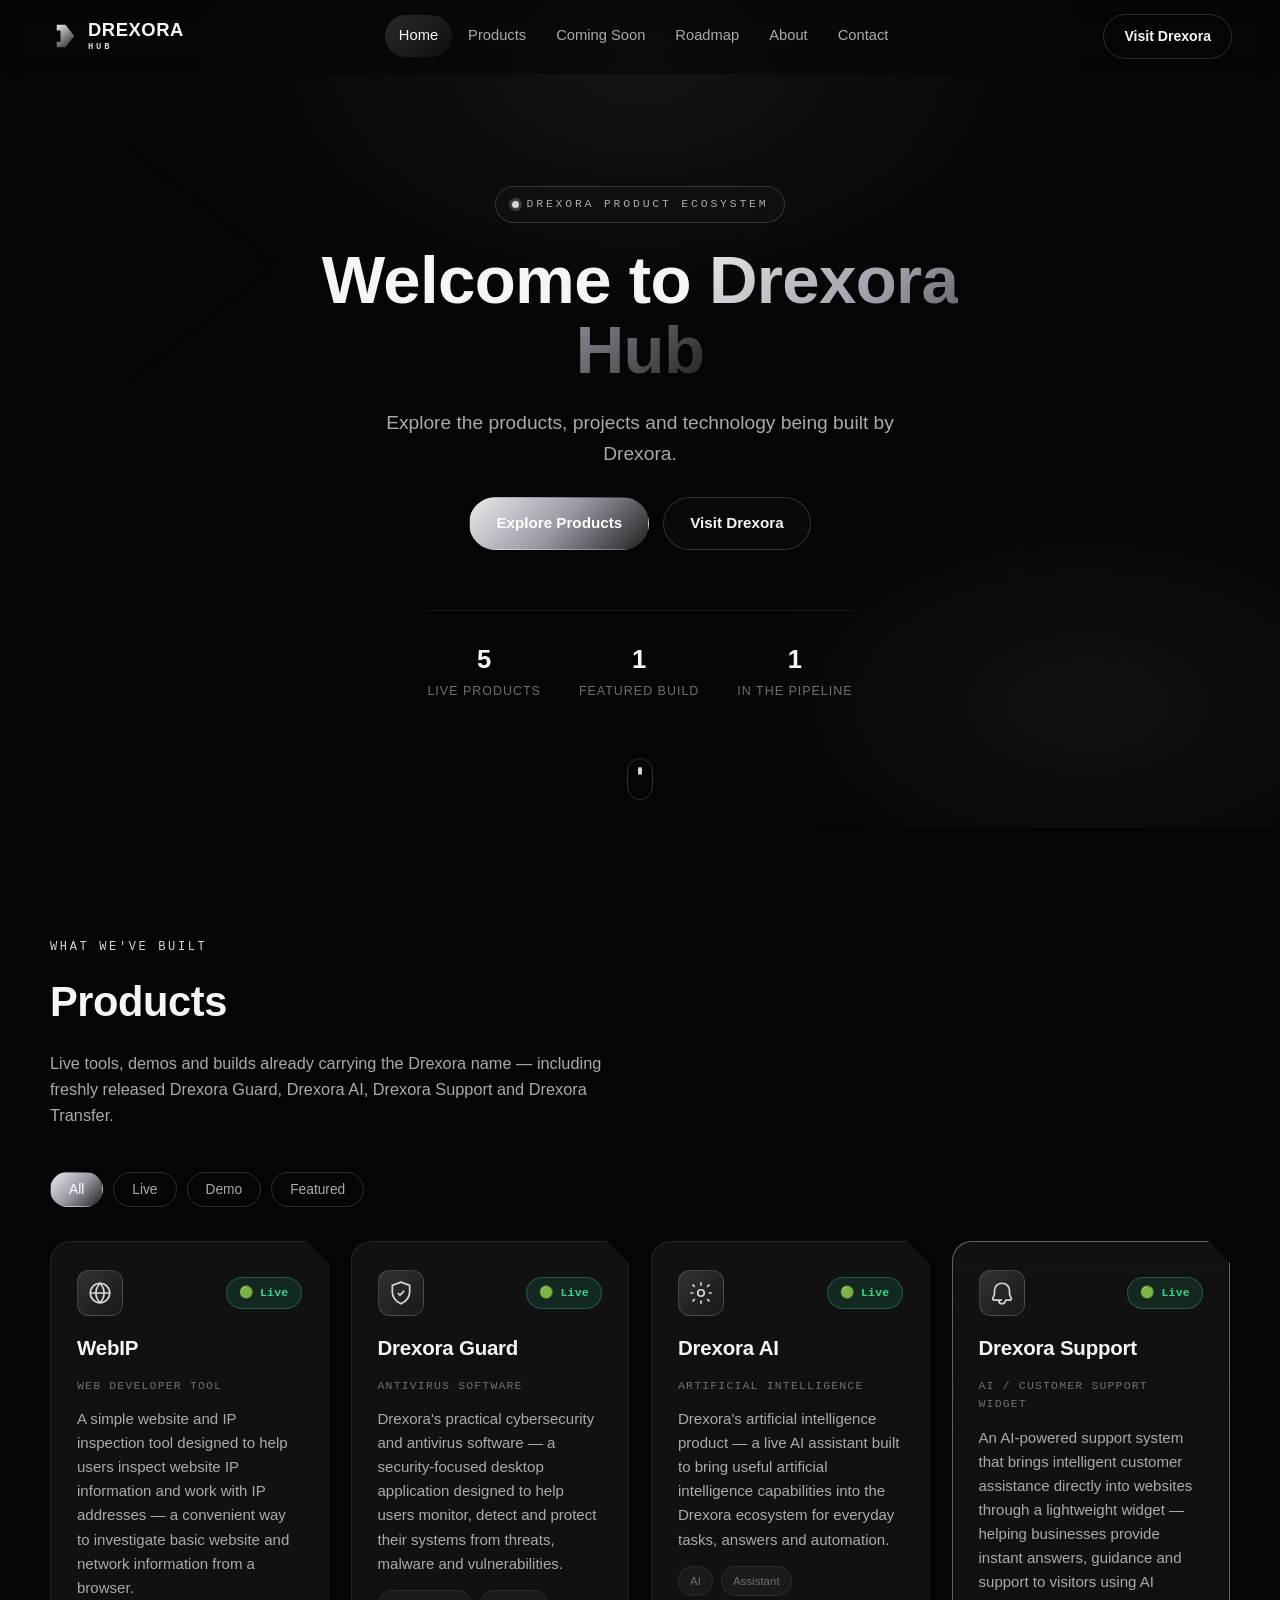
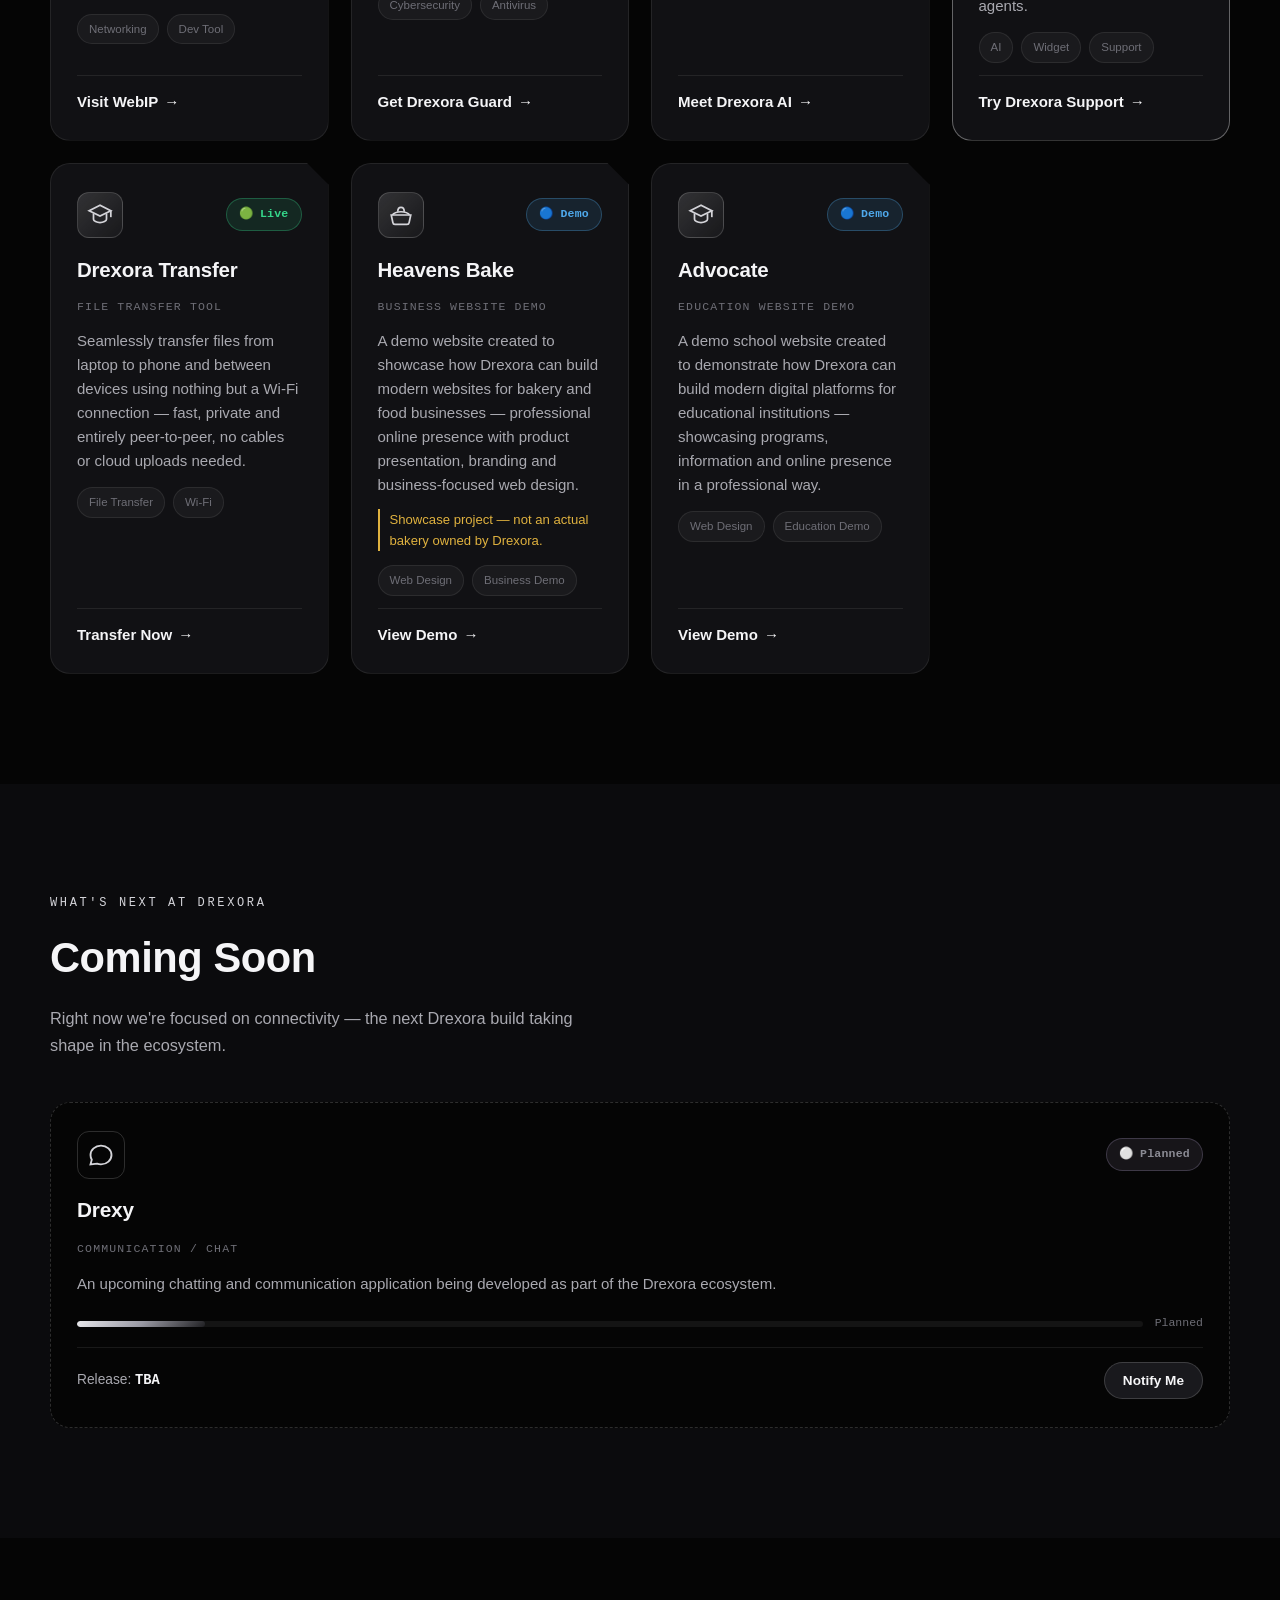
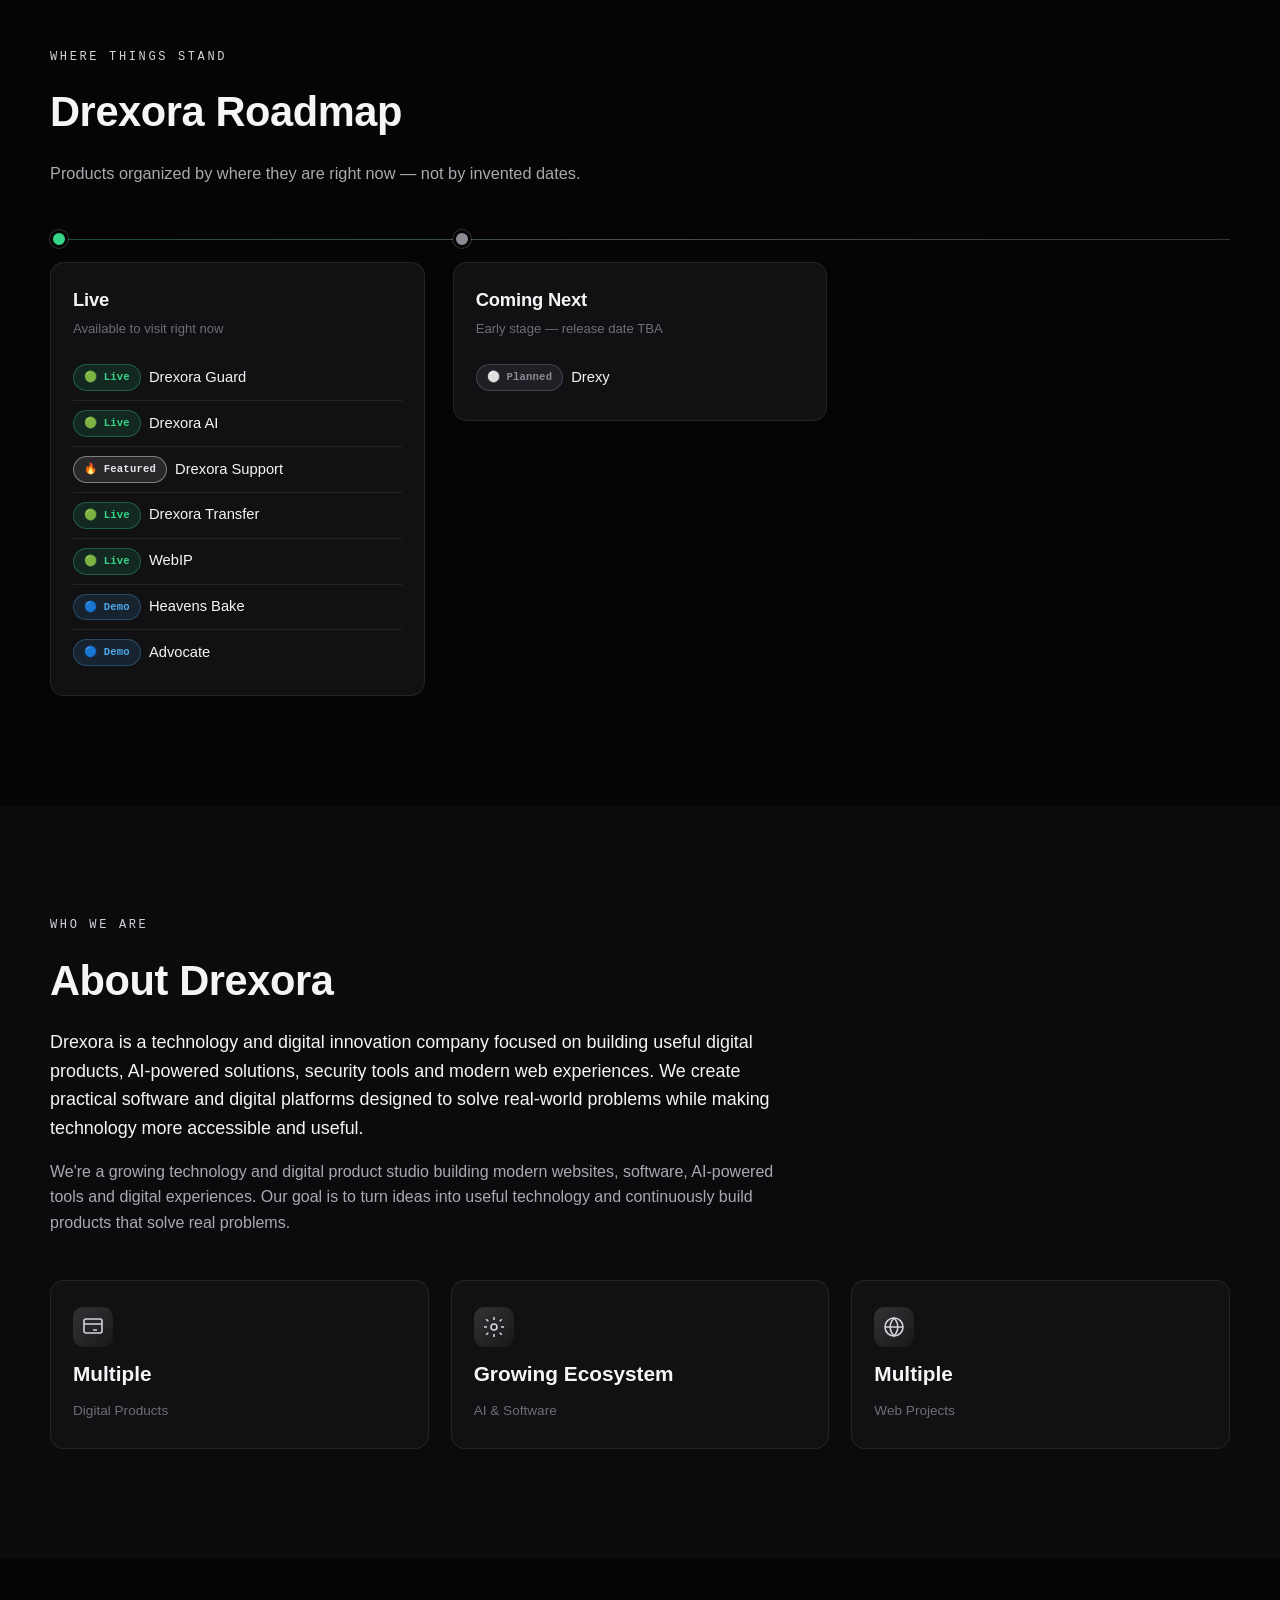
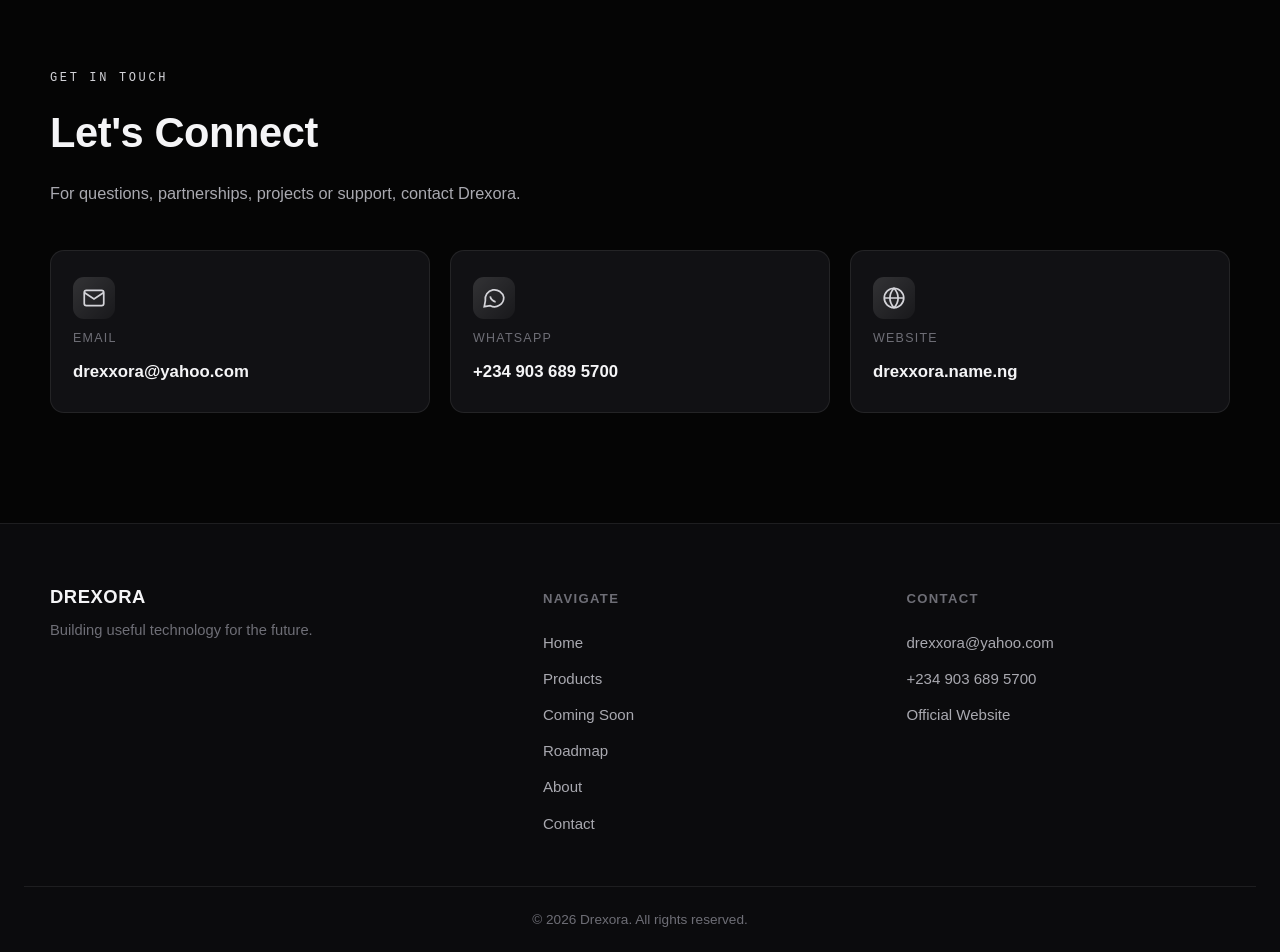
==== commit ae9d48af: "push" ====
--- a/index.html
+++ b/index.html
@@ -3,17 +3,75 @@
 <head>
 <meta charset="UTF-8">
 <meta name="viewport" content="width=device-width, initial-scale=1.0">
-<title>Drexora Hub — Explore Drexora Products &amp; Technology</title>
-<meta name="description" content="Explore Drexora's digital products, AI projects, software and upcoming technology. Discover what's live, what's in development and what's coming next.">
+<title>Drexora Hub — Drexora Products, Apps, AI &amp; Software | Antivirus, AI Assistant, Support, Transfer</title>
+<meta name="description" content="Drexora Hub is the home of Drexora products and apps. Explore live Drexora software like Drexora Guard (antivirus), Drexora AI (artificial intelligence), Drexora Support (AI widget) and Drexora Transfer (Wi-Fi file transfer), plus the full Drexora roadmap and what's coming next.">
+<meta name="keywords" content="Drexora, Drexora Hub, Drexora products, Drexoraguard, Drexora Guard antivirus, Drexora AI, Drexora Support, Drexora Transfer, Drex file transfer wifi, Drexora app, Drexora software, drexxora">
+<meta name="author" content="Drexora">
+<meta name="robots" content="index, follow, max-image-preview:large, max-snippet:-1, max-video-preview:-1">
+<meta name="theme-color" content="#050505">
+<link rel="canonical" href="https://drexorahub.drexxora.name.ng/">
+<link rel="sitemap" type="application/xml" href="https://drexorahub.drexxora.name.ng/sitemap.xml">
+<meta name="googlebot" content="index, follow">
+<meta name="bingbot" content="index, follow">
 
 <!-- Open Graph -->
-<meta property="og:title" content="Drexora Hub — Explore Drexora Products & Technology">
-<meta property="og:description" content="Explore Drexora's digital products, AI projects, software and upcoming technology. Discover what's live, what's in development and what's coming next.">
 <meta property="og:type" content="website">
-<meta property="og:url" content="https://drexxora.name.ng">
-<meta property="og:image" content="assets/og-image.png">
+<meta property="og:site_name" content="Drexora Hub">
+<meta property="og:title" content="Drexora — Products, Apps, AI &amp; Software">
+<meta property="og:description" content="Explore Drexora products: Drexora Guard antivirus, Drexora AI, Drexora Support widget and Drexora Transfer — live Drexora software and technology.">
+<meta property="og:url" content="https://drexorahub.drexxora.name.ng/">
+<meta property="og:locale" content="en_US">
+<meta property="og:image" content="https://drexorahub.drexxora.name.ng/assets/og-image.png">
+<meta property="og:image:width" content="1200">
+<meta property="og:image:height" content="630">
+<meta property="og:image:alt" content="Drexora Hub — Drexora products and technology">
+
+<!-- Twitter Card -->
+<meta name="twitter:card" content="summary_large_image">
+<meta name="twitter:title" content="Drexora — Products, Apps, AI &amp; Software">
+<meta name="twitter:description" content="Explore Drexora products: Drexora Guard, Drexora AI, Drexora Support and Drexora Transfer.">
+<meta name="twitter:image" content="https://drexorahub.drexxora.name.ng/assets/og-image.png">
 
 <link rel="icon" type="image/png" href="assets/favicon.png">
+
+<!-- Structured Data -->
+<script type="application/ld+json">
+{
+  "@context": "https://schema.org",
+  "@graph": [
+    {
+      "@type": "Organization",
+      "@id": "https://drexorahub.drexxora.name.ng/#organization",
+      "name": "Drexora",
+      "url": "https://drexorahub.drexxora.name.ng/",
+      "email": "drexxora@yahoo.com",
+      "logo": "https://drexorahub.drexxora.name.ng/assets/favicon.png",
+      "sameAs": [
+        "https://daviddchucks-hash.github.io/Drexoraguard/",
+        "https://daviddchucks-hash.github.io/Beast/"
+      ]
+    },
+    {
+      "@type": "WebSite",
+      "@id": "https://drexorahub.drexxora.name.ng/#website",
+      "url": "https://drexorahub.drexxora.name.ng/",
+      "name": "Drexora Hub",
+      "publisher": { "@id": "https://drexorahub.drexxora.name.ng/#organization" }
+    },
+    {
+      "@type": "ItemList",
+      "name": "Drexora Products",
+      "itemListOrder": "https://schema.org/ItemListOrderAscending",
+      "itemListElement": [
+        { "@type": "SoftwareApplication", "position": 1, "name": "Drexora Guard", "applicationCategory": "SecurityApplication", "url": "https://daviddchucks-hash.github.io/Drexoraguard/" },
+        { "@type": "SoftwareApplication", "position": 2, "name": "Drexora AI", "applicationCategory": "AIApplication", "url": "https://daviddchucks-hash.github.io/Beast/" },
+        { "@type": "SoftwareApplication", "position": 3, "name": "Drexora Support", "applicationCategory": "CustomerServiceApplication", "url": "https://drexorasupport.drexxora.name.ng" },
+        { "@type": "SoftwareApplication", "position": 4, "name": "Drexora Transfer", "applicationCategory": "ApplicationUtility", "url": "https://daviddchucks-hash.github.io/Drexora-transfer-/" }
+      ]
+    }
+  ]
+}
+</script>
 
 <link rel="preconnect" href="https://fonts.googleapis.com">
 <link rel="preconnect" href="https://fonts.gstatic.com" crossorigin>
@@ -32,8 +90,8 @@
           <path d="M14 6 L28 6 L42 24 L28 42 L14 42 L14 33 L20 33 L20 15 L14 15 Z" fill="url(#navGrad)"/>
           <defs>
             <linearGradient id="navGrad" x1="14" y1="6" x2="42" y2="42" gradientUnits="userSpaceOnUse">
-              <stop offset="0" stop-color="#a24fe0"/>
-              <stop offset="1" stop-color="#2c0f52"/>
+              <stop offset="0" stop-color="#e8e8ec"/>
+              <stop offset="1" stop-color="#202023"/>
             </linearGradient>
           </defs>
         </svg>
@@ -79,9 +137,9 @@
     </div>
 
     <div class="hero__stats">
-      <div class="hero__stat"><span class="hero__stat-num">3</span><span class="hero__stat-label">Live Products</span></div>
+      <div class="hero__stat"><span class="hero__stat-num">5</span><span class="hero__stat-label">Live Products</span></div>
       <div class="hero__stat"><span class="hero__stat-num">1</span><span class="hero__stat-label">Featured Build</span></div>
-      <div class="hero__stat"><span class="hero__stat-num">3</span><span class="hero__stat-label">In the Pipeline</span></div>
+      <div class="hero__stat"><span class="hero__stat-num">1</span><span class="hero__stat-label">In the Pipeline</span></div>
     </div>
   </div>
 
@@ -95,7 +153,7 @@
   <div class="section__inner">
     <p class="section__eyebrow">What we've built</p>
     <h2 class="section__title">Products</h2>
-    <p class="section__desc">Live tools, demos and builds already carrying the Drexora name.</p>
+    <p class="section__desc">Live tools, demos and builds already carrying the Drexora name — including freshly released Drexora Guard, Drexora AI, Drexora Support and Drexora Transfer.</p>
 
     <div class="filters" role="tablist" aria-label="Filter products by status">
       <button class="filter active" data-filter="all">All</button>
@@ -119,6 +177,66 @@
         <p class="card__desc">A simple website and IP inspection tool designed to help users inspect website IP information and work with IP addresses — a convenient way to investigate basic website and network information from a browser.</p>
         <div class="card__tags"><span class="tag">Networking</span><span class="tag">Dev Tool</span></div>
         <a href="https://webip.drexxora.name.ng" target="_blank" rel="noopener" class="card__btn">Visit WebIP <span>→</span></a>
+      </article>
+
+      <!-- Drexora Guard -->
+      <article class="card" data-status="live">
+        <div class="card__top">
+          <span class="card__icon" aria-hidden="true">
+            <svg viewBox="0 0 24 24" width="26" height="26" fill="none" stroke="currentColor" stroke-width="1.6"><path d="M12 2 4 5v6c0 5 3.4 8.7 8 11 4.6-2.3 8-6 8-11V5z"/><path d="M9 12l2 2 4-4"/></svg>
+          </span>
+          <span class="badge badge--live">🟢 Live</span>
+        </div>
+        <h3 class="card__title">Drexora Guard</h3>
+        <p class="card__cat">Antivirus Software</p>
+        <p class="card__desc">Drexora's practical cybersecurity and antivirus software — a security-focused desktop application designed to help users monitor, detect and protect their systems from threats, malware and vulnerabilities.</p>
+        <div class="card__tags"><span class="tag">Cybersecurity</span><span class="tag">Antivirus</span></div>
+        <a href="https://daviddchucks-hash.github.io/Drexoraguard/" target="_blank" rel="noopener" class="card__btn">Get Drexora Guard <span>→</span></a>
+      </article>
+
+      <!-- Drexora AI -->
+      <article class="card" data-status="live">
+        <div class="card__top">
+          <span class="card__icon" aria-hidden="true">
+            <svg viewBox="0 0 24 24" width="26" height="26" fill="none" stroke="currentColor" stroke-width="1.6"><circle cx="12" cy="12" r="3"/><path d="M12 2v3M12 19v3M4.2 4.2l2.1 2.1M17.7 17.7l2.1 2.1M2 12h3M19 12h3M4.2 19.8l2.1-2.1M17.7 6.3l2.1-2.1"/></svg>
+          </span>
+          <span class="badge badge--live">🟢 Live</span>
+        </div>
+        <h3 class="card__title">Drexora AI</h3>
+        <p class="card__cat">Artificial Intelligence</p>
+        <p class="card__desc">Drexora's artificial intelligence product — a live AI assistant built to bring useful artificial intelligence capabilities into the Drexora ecosystem for everyday tasks, answers and automation.</p>
+        <div class="card__tags"><span class="tag">AI</span><span class="tag">Assistant</span></div>
+        <a href="https://daviddchucks-hash.github.io/Beast/" target="_blank" rel="noopener" class="card__btn">Meet Drexora AI <span>→</span></a>
+      </article>
+
+      <!-- Drexora Support -->
+      <article class="card card--featured" data-status="featured">
+        <div class="card__top">
+          <span class="card__icon" aria-hidden="true">
+            <svg viewBox="0 0 24 24" width="26" height="26" fill="none" stroke="currentColor" stroke-width="1.6"><path d="M12 3a7 7 0 0 0-7 7v3.5L3.5 17c-.4.6 0 1.5.8 1.5H12"/><path d="M12 3a7 7 0 0 1 7 7v3.5l1.5 3.5c.4.6 0 1.5-.8 1.5H15"/><path d="M9 19a3 3 0 0 0 6 0"/></svg>
+          </span>
+          <span class="badge badge--live">🟢 Live</span>
+        </div>
+        <h3 class="card__title">Drexora Support</h3>
+        <p class="card__cat">AI / Customer Support Widget</p>
+        <p class="card__desc">An AI-powered support system that brings intelligent customer assistance directly into websites through a lightweight widget — helping businesses provide instant answers, guidance and support to visitors using AI agents.</p>
+        <div class="card__tags"><span class="tag">AI</span><span class="tag">Widget</span><span class="tag">Support</span></div>
+        <a href="https://drexorasupport.drexxora.name.ng" target="_blank" rel="noopener" class="card__btn">Try Drexora Support <span>→</span></a>
+      </article>
+
+      <!-- Drexora Transfer -->
+      <article class="card" data-status="live">
+        <div class="card__top">
+          <span class="card__icon" aria-hidden="true">
+            <svg viewBox="0 0 24 24" width="26" height="26" fill="none" stroke="currentColor" stroke-width="1.6"><path d="M12 3 2 8l10 5 10-5-10-5z"/><path d="M6 10.5V16c0 1.5 3 3 6 3s6-1.5 6-3v-5.5"/><path d="M22 8v6"/></svg>
+          </span>
+          <span class="badge badge--live">🟢 Live</span>
+        </div>
+        <h3 class="card__title">Drexora Transfer</h3>
+        <p class="card__cat">File Transfer Tool</p>
+        <p class="card__desc">Seamlessly transfer files from laptop to phone and between devices using nothing but a Wi-Fi connection — fast, private and entirely peer-to-peer, no cables or cloud uploads needed.</p>
+        <div class="card__tags"><span class="tag">File Transfer</span><span class="tag">Wi-Fi</span></div>
+        <a href="https://daviddchucks-hash.github.io/Drexora-transfer-/" target="_blank" rel="noopener" class="card__btn">Transfer Now <span>→</span></a>
       </article>
 
       <!-- Heavens Bake -->
@@ -152,23 +270,11 @@
         <a href="https://advocate.drexxora.name.ng" target="_blank" rel="noopener" class="card__btn">View Demo <span>→</span></a>
       </article>
 
-      <!-- Drexora Support -->
-      <article class="card card--featured" data-status="featured">
-        <div class="card__top">
-          <span class="card__icon" aria-hidden="true">
-            <svg viewBox="0 0 24 24" width="26" height="26" fill="none" stroke="currentColor" stroke-width="1.6"><path d="M12 3a7 7 0 0 0-7 7v3.5L3.5 17c-.4.6 0 1.5.8 1.5H12"/><path d="M12 3a7 7 0 0 1 7 7v3.5l1.5 3.5c.4.6 0 1.5-.8 1.5H15"/><path d="M9 19a3 3 0 0 0 6 0"/></svg>
-          </span>
-          <span class="badge badge--featured">🔥 Featured</span>
-        </div>
-        <h3 class="card__title">Drexora Support</h3>
-        <p class="card__cat">AI / Customer Support</p>
-        <p class="card__desc">An AI-powered support system designed to bring intelligent customer assistance directly into websites through a lightweight widget — helping businesses provide instant answers, guidance and support to visitors using AI agents.</p>
-        <p class="card__note">Planned functionality — full feature set will be announced at launch.</p>
-        <div class="card__tags"><span class="tag">AI</span><span class="tag">Widget</span><span class="tag">Support</span></div>
-        <a href="#roadmap" class="card__btn card__btn--soon">Coming Soon <span>→</span></a>
-      </article>
-
-    </div>
+    </div>
+  </div>
+</section>
+
+<!-- ===== COMING SOON ===== -->
   </div>
 </section>
 
@@ -177,51 +283,9 @@
   <div class="section__inner">
     <p class="section__eyebrow">What's next at Drexora</p>
     <h2 class="section__title">Coming Soon</h2>
-    <p class="section__desc">Builds currently taking shape inside the Drexora ecosystem.</p>
+    <p class="section__desc">Right now we're focused on connectivity — the next Drexora build taking shape in the ecosystem.</p>
 
     <div class="grid grid--incoming">
-
-      <!-- Drexora Guard -->
-      <article class="incoming-card incoming-card--major">
-        <div class="incoming-card__head">
-          <span class="incoming-card__icon" aria-hidden="true">
-            <svg viewBox="0 0 24 24" width="30" height="30" fill="none" stroke="currentColor" stroke-width="1.6"><path d="M12 2 4 5v6c0 5 3.4 8.7 8 11 4.6-2.3 8-6 8-11V5z"/><path d="M9 12l2 2 4-4"/></svg>
-          </span>
-          <span class="badge badge--dev">🟡 In Development</span>
-        </div>
-        <h3 class="incoming-card__title">Drexora Guard</h3>
-        <p class="incoming-card__cat">Cybersecurity / Antivirus</p>
-        <p class="incoming-card__desc">An upcoming security-focused desktop application designed to help users monitor and protect their systems — Drexora's move into practical cybersecurity software and system protection tools.</p>
-        <div class="incoming-card__progress">
-          <div class="progress-bar"><span style="width:55%"></span></div>
-          <span class="progress-label">In Development</span>
-        </div>
-        <div class="incoming-card__footer">
-          <span class="release-date">Release: <strong>TBA</strong></span>
-          <button class="btn btn--notify" data-notify="Drexora Guard">Notify Me</button>
-        </div>
-      </article>
-
-      <!-- Drexora AI -->
-      <article class="incoming-card">
-        <div class="incoming-card__head">
-          <span class="incoming-card__icon" aria-hidden="true">
-            <svg viewBox="0 0 24 24" width="28" height="28" fill="none" stroke="currentColor" stroke-width="1.6"><circle cx="12" cy="12" r="3"/><path d="M12 2v3M12 19v3M4.2 4.2l2.1 2.1M17.7 17.7l2.1 2.1M2 12h3M19 12h3M4.2 19.8l2.1-2.1M17.7 6.3l2.1-2.1"/></svg>
-          </span>
-          <span class="badge badge--dev">🟡 In Development</span>
-        </div>
-        <h3 class="incoming-card__title">Drexora AI</h3>
-        <p class="incoming-card__cat">Artificial Intelligence</p>
-        <p class="incoming-card__desc">An upcoming artificial intelligence product focused on bringing useful AI capabilities into the Drexora ecosystem. More details will be announced as development progresses.</p>
-        <div class="incoming-card__progress">
-          <div class="progress-bar"><span style="width:30%"></span></div>
-          <span class="progress-label">Early Development</span>
-        </div>
-        <div class="incoming-card__footer">
-          <span class="release-date">Release: <strong>TBA</strong></span>
-          <button class="btn btn--notify" data-notify="Drexora AI">Notify Me</button>
-        </div>
-      </article>
 
       <!-- Drexy -->
       <article class="incoming-card">
@@ -263,21 +327,13 @@
           <h3 class="timeline__label">Live</h3>
           <p class="timeline__hint">Available to visit right now</p>
           <ul class="timeline__list">
+            <li><span class="badge badge--live badge--sm">🟢 Live</span> Drexora Guard</li>
+            <li><span class="badge badge--live badge--sm">🟢 Live</span> Drexora AI</li>
+            <li><span class="badge badge--featured badge--sm">🔥 Featured</span> Drexora Support</li>
+            <li><span class="badge badge--live badge--sm">🟢 Live</span> Drexora Transfer</li>
             <li><span class="badge badge--live badge--sm">🟢 Live</span> WebIP</li>
             <li><span class="badge badge--demo badge--sm">🔵 Demo</span> Heavens Bake</li>
             <li><span class="badge badge--demo badge--sm">🔵 Demo</span> Advocate</li>
-          </ul>
-        </div>
-      </div>
-
-      <div class="timeline__stage">
-        <div class="timeline__marker timeline__marker--focus"></div>
-        <div class="timeline__content">
-          <h3 class="timeline__label">Current Focus</h3>
-          <p class="timeline__hint">Actively being built</p>
-          <ul class="timeline__list">
-            <li><span class="badge badge--featured badge--sm">🔥 Featured</span> Drexora Support</li>
-            <li><span class="badge badge--dev badge--sm">🟡 In Development</span> Drexora Guard</li>
           </ul>
         </div>
       </div>
@@ -288,7 +344,6 @@
           <h3 class="timeline__label">Coming Next</h3>
           <p class="timeline__hint">Early stage — release date TBA</p>
           <ul class="timeline__list">
-            <li><span class="badge badge--dev badge--sm">🟡 In Development</span> Drexora AI</li>
             <li><span class="badge badge--planned badge--sm">⚪ Planned</span> Drexy</li>
           </ul>
         </div>
--- a/style.css
+++ b/style.css
@@ -1,30 +1,30 @@
 /* =========================================================
    DREXORA HUB — DESIGN TOKENS
-   Palette pulled from the Drexora mark: deep indigo-violet
-   body, magenta-purple gradient accents, warm star highlight.
+   Sleek black theme: charcoal-black surfaces with monochrome
+   silver-steel accents. Clean, premium, security-software feel.
    ========================================================= */
 :root{
-  --bg:            #0a0512;
-  --bg-alt:        #100a1c;
-  --surface:       #170e28;
-  --surface-2:     #1d1233;
-  --border:        rgba(214, 188, 255, 0.10);
-  --border-strong: rgba(214, 188, 255, 0.22);
-
-  --purple-deep:   #2c0f52;
-  --purple:        #5a1f8f;
-  --magenta:       #a83fd6;
-  --grad-brand:    linear-gradient(135deg, #b154e6 0%, #6a24ad 50%, #2c0f52 100%);
-  --grad-brand-soft: linear-gradient(135deg, rgba(177,84,230,0.18), rgba(44,15,82,0.18));
-
-  --text:          #f3eefb;
-  --text-muted:    #ac9cc4;
-  --text-faint:    #766688;
+  --bg:            #050505;
+  --bg-alt:        #0b0b0d;
+  --surface:       #111114;
+  --surface-2:     #19191d;
+  --border:        rgba(255, 255, 255, 0.08);
+  --border-strong: rgba(255, 255, 255, 0.16);
+
+  --purple-deep:   #101012;
+  --purple:        #1b1c1f;
+  --magenta:       #d4d4d9;
+  --grad-brand:    linear-gradient(135deg, #e8e8ec 0%, #9a9aa4 50%, #202023 100%);
+  --grad-brand-soft: linear-gradient(135deg, rgba(255,255,255,0.14), rgba(255,255,255,0.03));
+
+  --text:          #f5f5f7;
+  --text-muted:    #a9a9b0;
+  --text-faint:    #6e6e76;
 
   --green:  #35d68a;
   --blue:   #4fa9ec;
   --amber:  #e0b23f;
-  --grey:   #9a8cae;
+  --grey:   #8b8b94;
   --orange: #e08a3f;
 
   --radius-lg: 20px;
@@ -104,7 +104,7 @@
   padding:10px 20px;
   font-size:0.88rem;
 }
-.btn--ghost:hover{ border-color:var(--magenta); background:rgba(168,63,214,0.08); }
+.btn--ghost:hover{ border-color:var(--magenta); background:rgba(255,255,255,0.08); }
 .btn--notify{
   background:var(--surface-2);
   border-color:var(--border-strong);
@@ -120,14 +120,14 @@
   position:fixed;
   top:0; left:0; right:0;
   z-index:200;
-  background:rgba(10,5,18,0.6);
+  background:rgba(5,5,5,0.6);
   backdrop-filter:blur(14px);
   -webkit-backdrop-filter:blur(14px);
   border-bottom:1px solid transparent;
   transition:border-color .3s var(--ease), background .3s var(--ease);
 }
 .nav.is-scrolled{
-  background:rgba(10,5,18,0.86);
+  background:rgba(5,5,5,0.86);
   border-bottom-color:var(--border);
 }
 .nav__inner{
@@ -215,8 +215,8 @@
   padding:140px 24px 80px;
   overflow:hidden;
   background:
-    radial-gradient(60% 55% at 50% 8%, rgba(106,36,173,0.35), transparent 60%),
-    radial-gradient(50% 45% at 85% 85%, rgba(168,63,214,0.16), transparent 60%),
+    radial-gradient(60% 55% at 50% 8%, rgba(255,255,255,0.06), transparent 60%),
+    radial-gradient(50% 45% at 85% 85%, rgba(255,255,255,0.05), transparent 60%),
     var(--bg);
 }
 .hero__field{
@@ -270,7 +270,7 @@
   width:7px; height:7px;
   border-radius:50%;
   background:var(--magenta);
-  box-shadow:0 0 0 3px rgba(168,63,214,0.18);
+  box-shadow:0 0 0 3px rgba(255,255,255,0.18);
 }
 .hero__title{
   font-size:clamp(2.4rem, 6vw, 4.2rem);
@@ -465,8 +465,8 @@
 .card__btn--soon{ color:var(--text-muted); }
 
 .card--featured{
-  background:linear-gradient(180deg, rgba(168,63,214,0.08), var(--surface) 40%);
-  border-color:rgba(168,63,214,0.35);
+  background:linear-gradient(180deg, rgba(255,255,255,0.05), var(--surface) 40%);
+  border-color:rgba(255,255,255,0.35);
 }
 
 /* =============== BADGES =============== */
@@ -484,7 +484,7 @@
 }
 .badge--live{ background:rgba(53,214,138,0.12); color:var(--green); border:1px solid rgba(53,214,138,0.3); }
 .badge--demo{ background:rgba(79,169,236,0.12); color:var(--blue); border:1px solid rgba(79,169,236,0.3); }
-.badge--featured{ background:rgba(168,63,214,0.16); color:#d79bef; border:1px solid rgba(168,63,214,0.4); }
+.badge--featured{ background:rgba(255,255,255,0.10); color:#e6e6ea; border:1px solid rgba(255,255,255,0.4); }
 .badge--dev{ background:rgba(224,178,63,0.12); color:var(--amber); border:1px solid rgba(224,178,63,0.3); }
 .badge--planned{ background:rgba(154,140,174,0.12); color:var(--grey); border:1px solid rgba(154,140,174,0.3); }
 .badge--coming{ background:rgba(224,138,63,0.12); color:var(--orange); border:1px solid rgba(224,138,63,0.3); }
@@ -505,8 +505,8 @@
 .incoming-card:hover{ transform:translateY(-6px); border-color:var(--magenta); }
 .incoming-card--major{
   border-style:solid;
-  background:linear-gradient(160deg, rgba(90,31,143,0.16), var(--bg) 55%);
-  border-color:rgba(168,63,214,0.4);
+  background:linear-gradient(160deg, rgba(255,255,255,0.06), var(--bg) 55%);
+  border-color:rgba(255,255,255,0.4);
   position:relative;
 }
 .incoming-card--major::after{
@@ -704,7 +704,7 @@
   border:none;
   color:#fff;
   display:flex; align-items:center; justify-content:center;
-  box-shadow:0 8px 24px rgba(90,31,143,0.35);
+  box-shadow:0 8px 24px rgba(0,0,0,0.5);
   opacity:0; visibility:hidden;
   transform:translateY(10px);
   transition:opacity .3s var(--ease), transform .3s var(--ease), visibility .3s;
@@ -743,7 +743,7 @@
   .nav__links{
     position:fixed;
     top:64px; left:0; right:0;
-    background:rgba(10,5,18,0.98);
+    background:rgba(5,5,5,0.98);
     backdrop-filter:blur(14px);
     flex-direction:column;
     align-items:stretch;
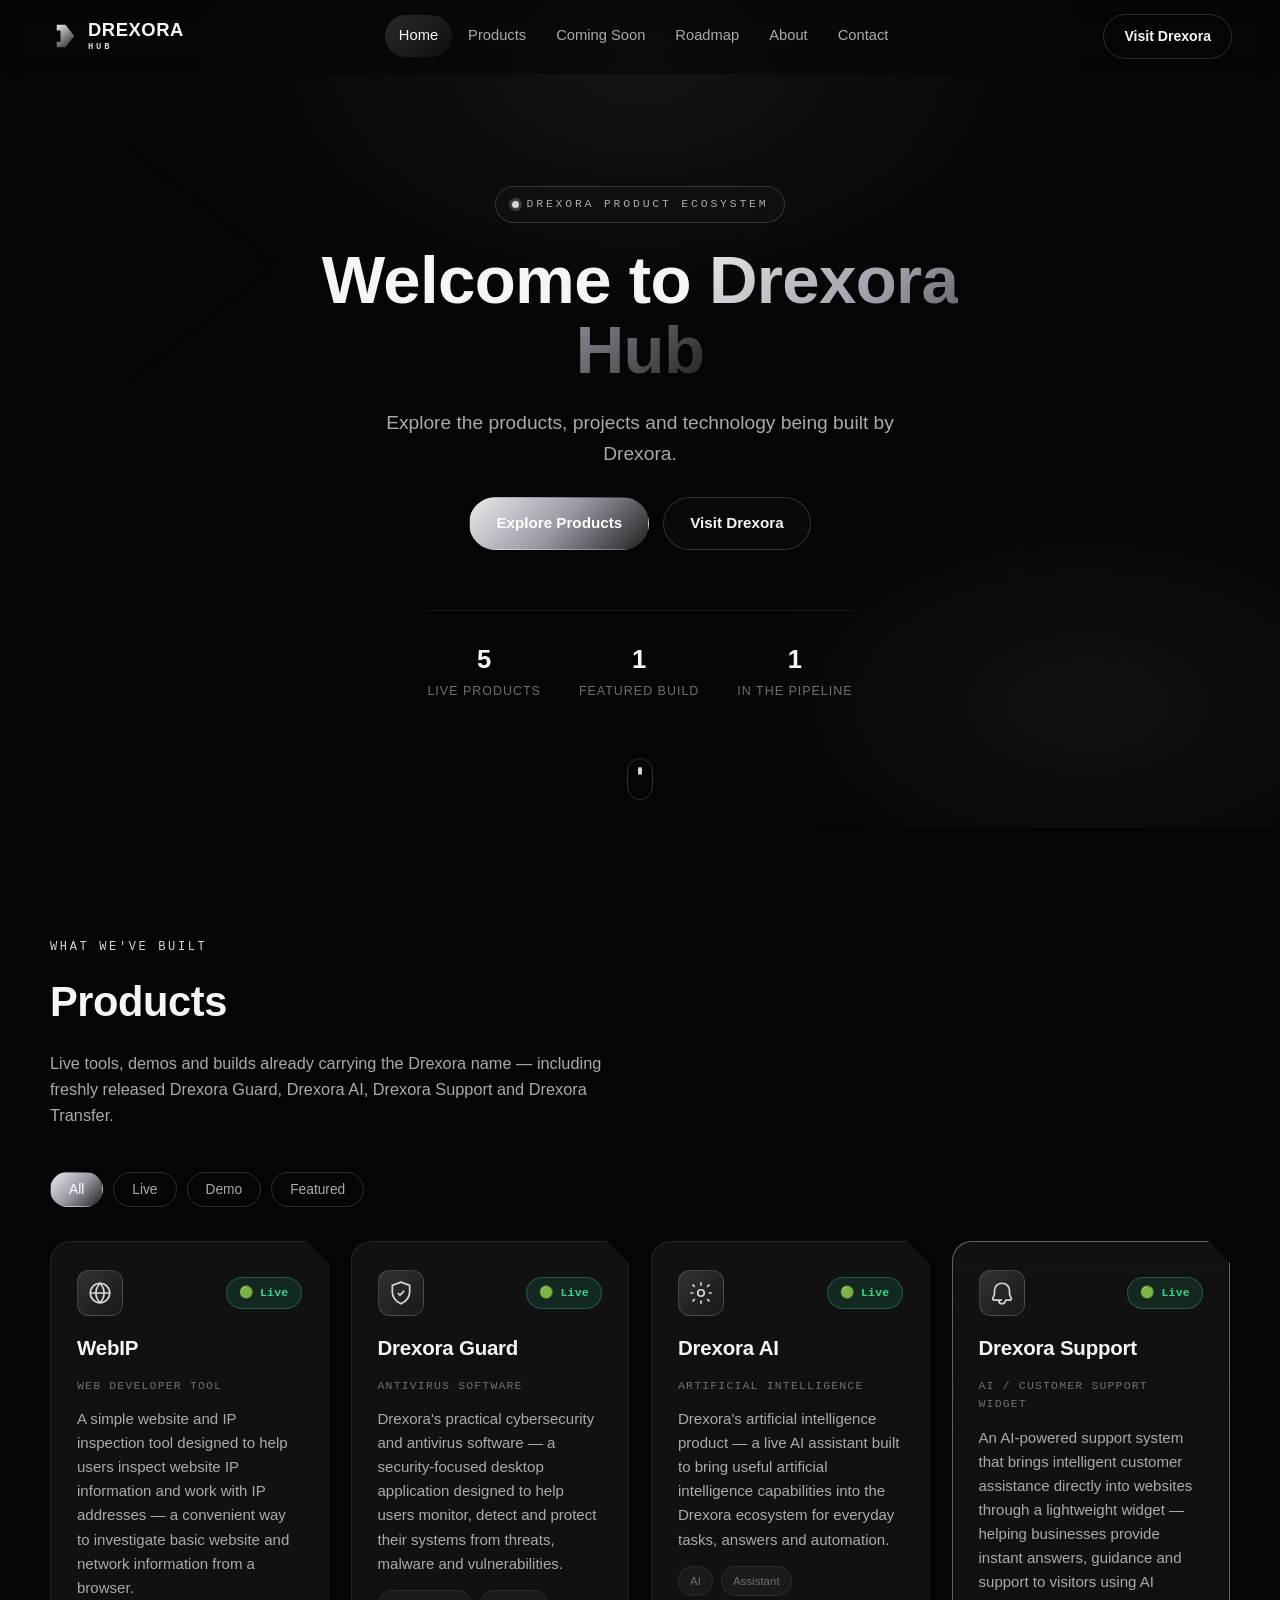
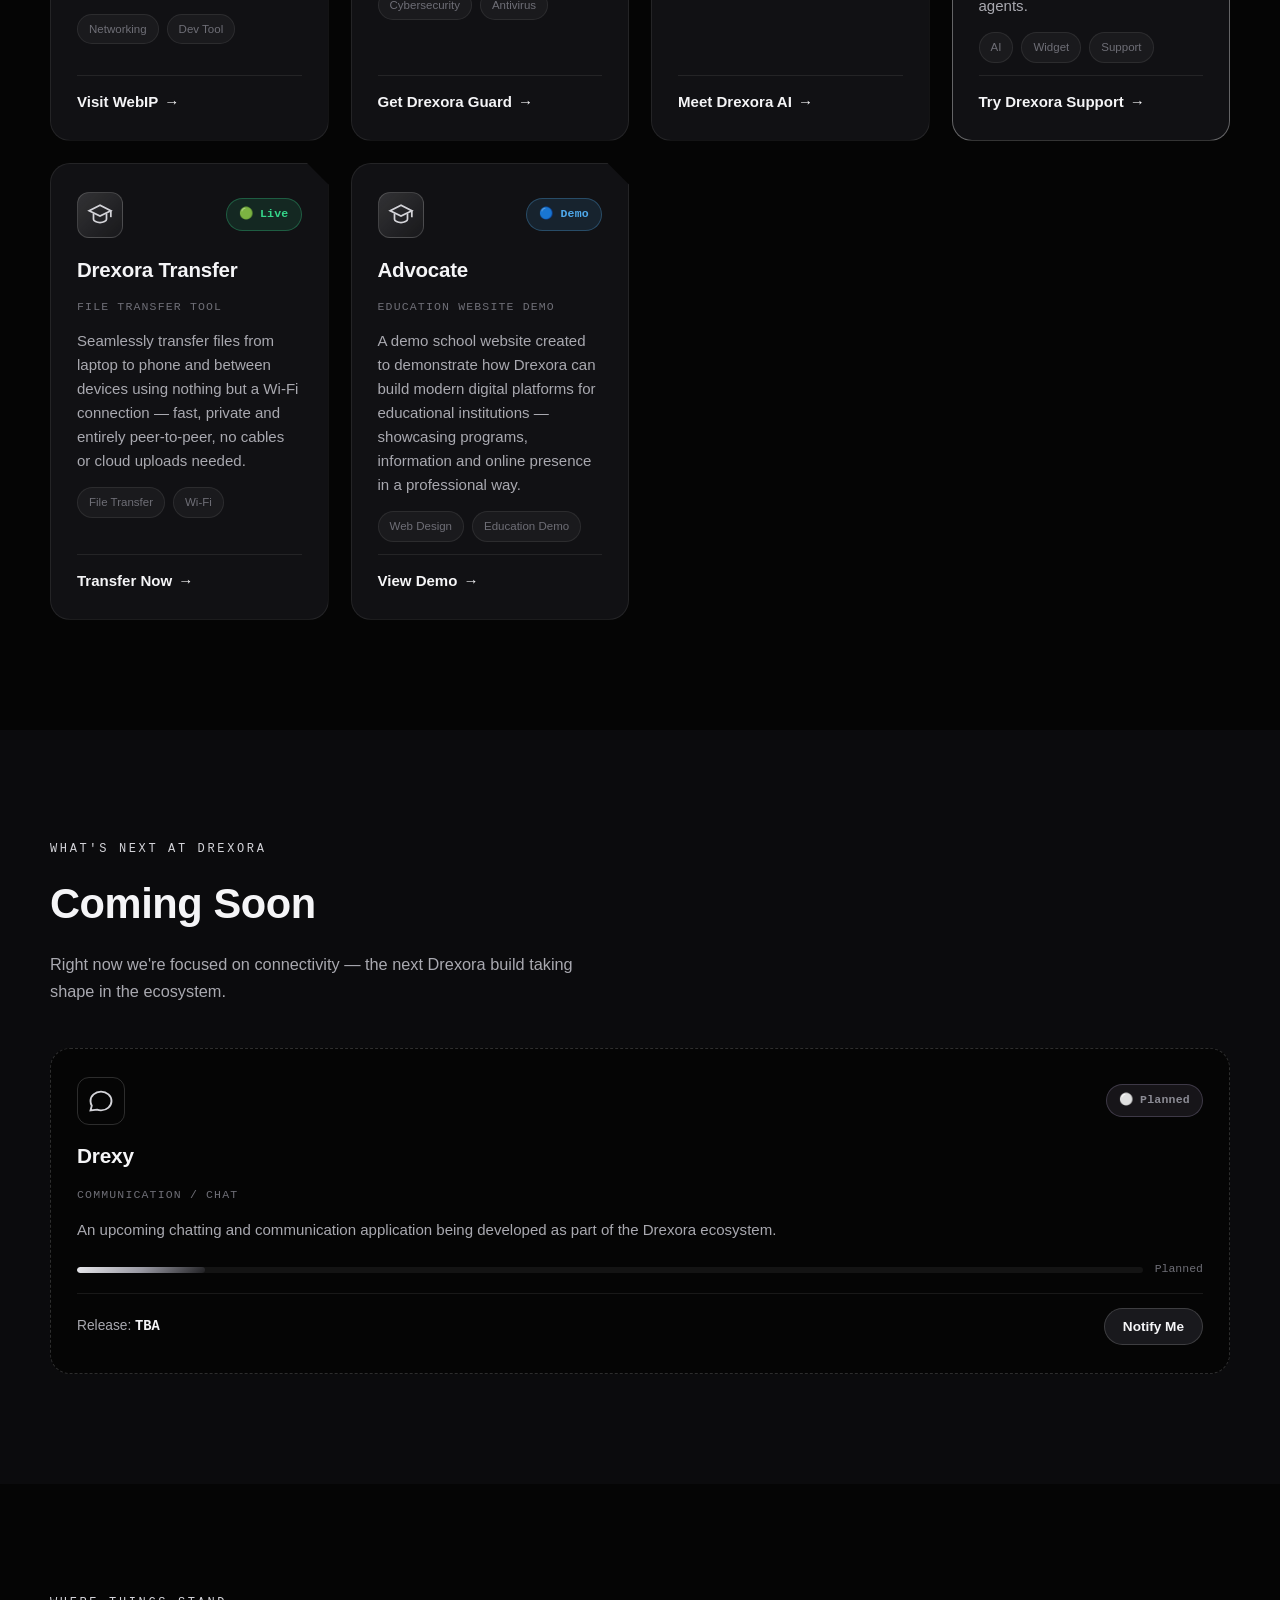
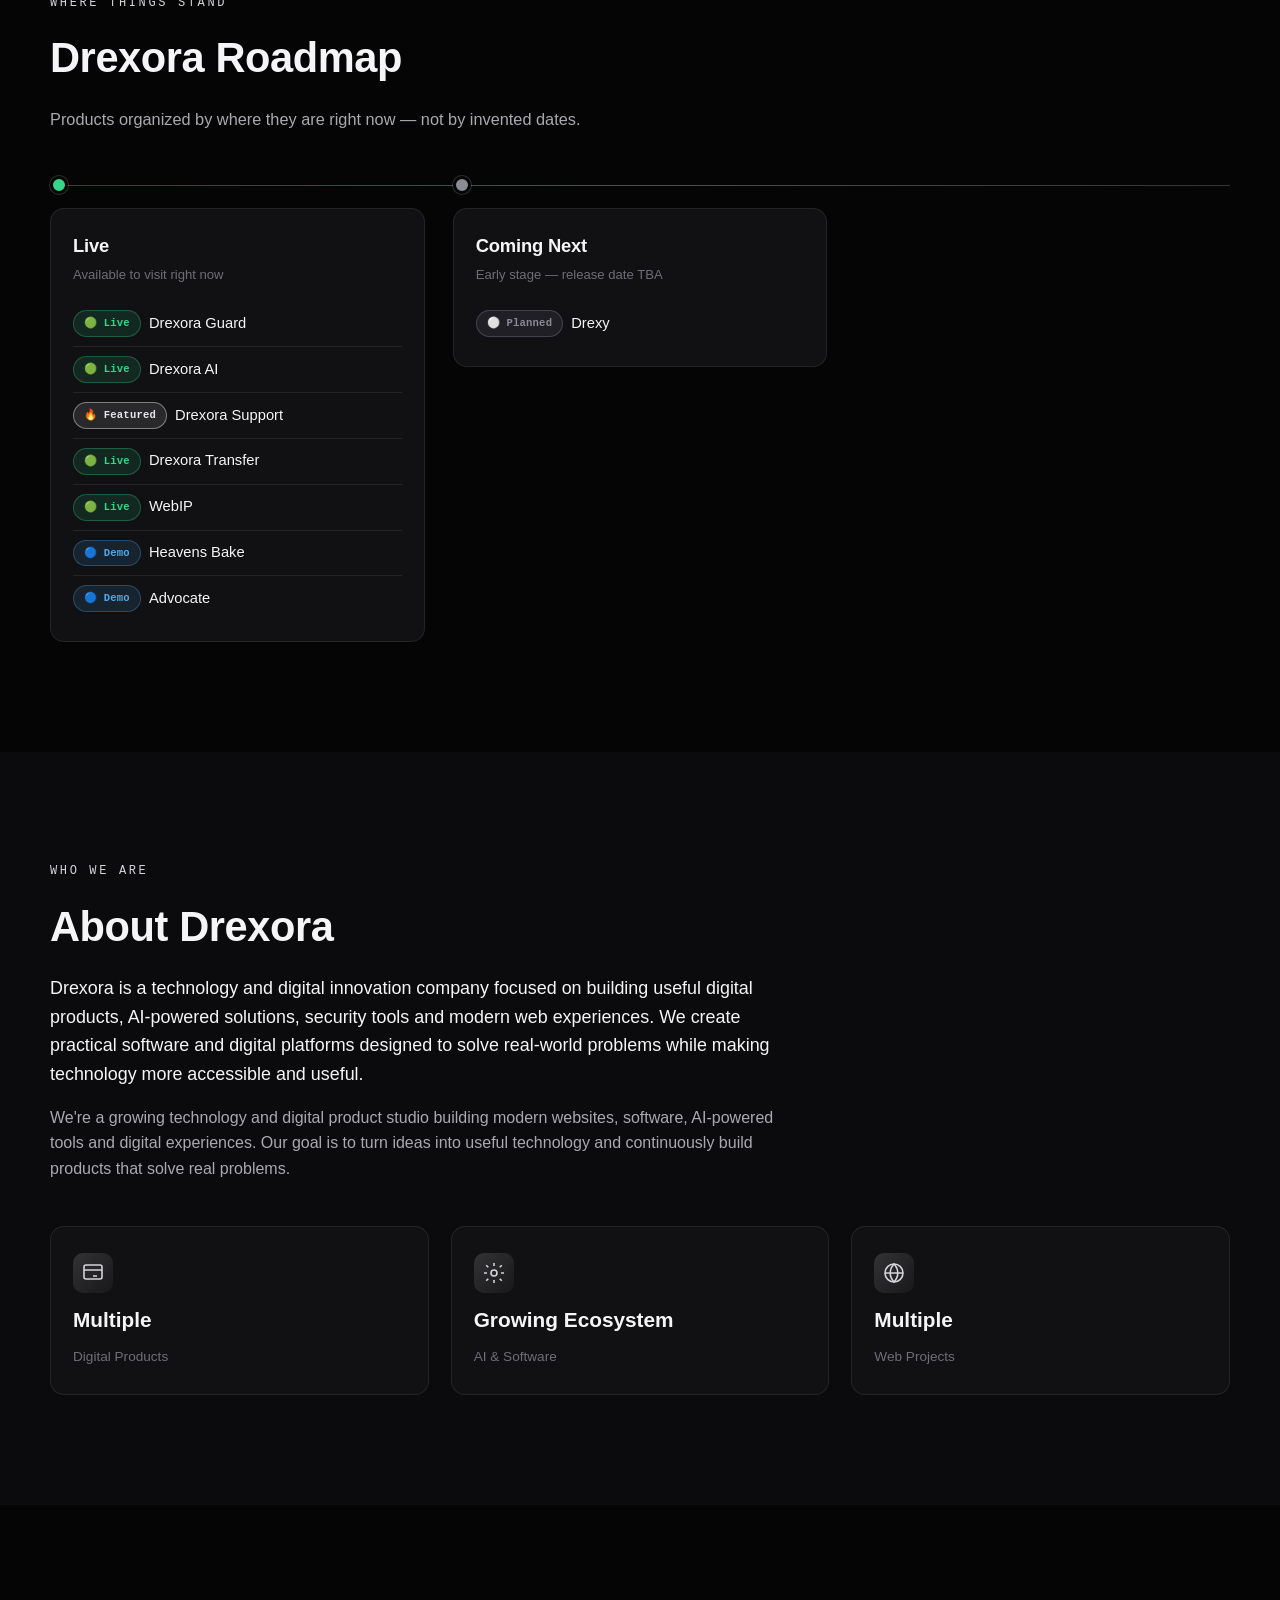
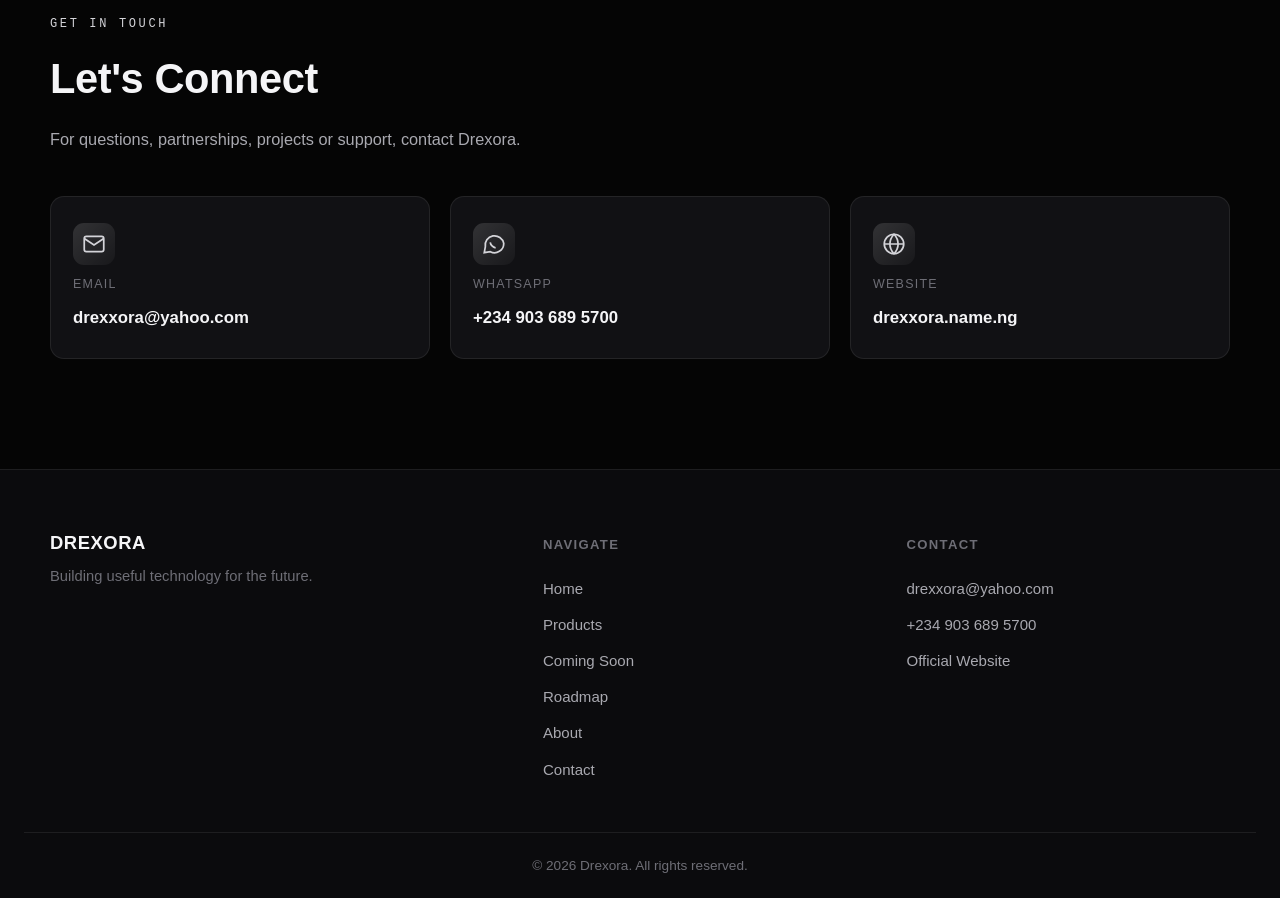
==== commit ffa3327d: "update index.html" ====
--- a/index.html
+++ b/index.html
@@ -65,7 +65,7 @@
       "itemListElement": [
         { "@type": "SoftwareApplication", "position": 1, "name": "Drexora Guard", "applicationCategory": "SecurityApplication", "url": "https://daviddchucks-hash.github.io/Drexoraguard/" },
         { "@type": "SoftwareApplication", "position": 2, "name": "Drexora AI", "applicationCategory": "AIApplication", "url": "https://daviddchucks-hash.github.io/Beast/" },
-        { "@type": "SoftwareApplication", "position": 3, "name": "Drexora Support", "applicationCategory": "CustomerServiceApplication", "url": "https://drexorasupport.drexxora.name.ng" },
+        { "@type": "SoftwareApplication", "position": 3, "name": "Drexora Support", "applicationCategory": "CustomerServiceApplication", "url": "https://drexorasupport.name.ng" },
         { "@type": "SoftwareApplication", "position": 4, "name": "Drexora Transfer", "applicationCategory": "ApplicationUtility", "url": "https://daviddchucks-hash.github.io/Drexora-transfer-/" }
       ]
     }
@@ -221,7 +221,7 @@
         <p class="card__cat">AI / Customer Support Widget</p>
         <p class="card__desc">An AI-powered support system that brings intelligent customer assistance directly into websites through a lightweight widget — helping businesses provide instant answers, guidance and support to visitors using AI agents.</p>
         <div class="card__tags"><span class="tag">AI</span><span class="tag">Widget</span><span class="tag">Support</span></div>
-        <a href="https://drexorasupport.drexxora.name.ng" target="_blank" rel="noopener" class="card__btn">Try Drexora Support <span>→</span></a>
+        <a href="https://drexorasupport.name.ng" target="_blank" rel="noopener" class="card__btn">Try Drexora Support <span>→</span></a>
       </article>
 
       <!-- Drexora Transfer -->
@@ -239,7 +239,7 @@
         <a href="https://daviddchucks-hash.github.io/Drexora-transfer-/" target="_blank" rel="noopener" class="card__btn">Transfer Now <span>→</span></a>
       </article>
 
-      <!-- Heavens Bake -->
+      <!-- Heavens Bake --
       <article class="card" data-status="demo">
         <div class="card__top">
           <span class="card__icon" aria-hidden="true">
@@ -253,7 +253,7 @@
         <p class="card__note">Showcase project — not an actual bakery owned by Drexora.</p>
         <div class="card__tags"><span class="tag">Web Design</span><span class="tag">Business Demo</span></div>
         <a href="https://heavensbake.drexxora.name.ng" target="_blank" rel="noopener" class="card__btn">View Demo <span>→</span></a>
-      </article>
+      </article> -->
 
       <!-- Advocate -->
       <article class="card" data-status="demo">
@@ -411,7 +411,7 @@
         <span class="contact-card__value">+234 903 689 5700</span>
       </a>
 
-      <a class="contact-card" href="https://drexora.name.ng" target="_blank" rel="noopener">
+      <a class="contact-card" href="https://drexxora.name.ng" target="_blank" rel="noopener">
         <span class="contact-card__icon" aria-hidden="true">
           <svg viewBox="0 0 24 24" width="26" height="26" fill="none" stroke="currentColor" stroke-width="1.6"><circle cx="12" cy="12" r="9"/><path d="M3 12h18M12 3c2.5 2.7 3.8 6 3.8 9s-1.3 6.3-3.8 9c-2.5-2.7-3.8-6-3.8-9s1.3-6.3 3.8-9z"/></svg>
         </span>
@@ -458,6 +458,7 @@
 </button>
 
 <div class="toast" id="toast" role="status" aria-live="polite"></div>
+  <script src="https://daviddchucks-hash.github.io/drexorasupport/widget/embed.js" data-business="aP8EMgiDj9bdR7Wyamcc1MIFSQ53"></script>
 
 <script src="script.js"></script>
 </body>
